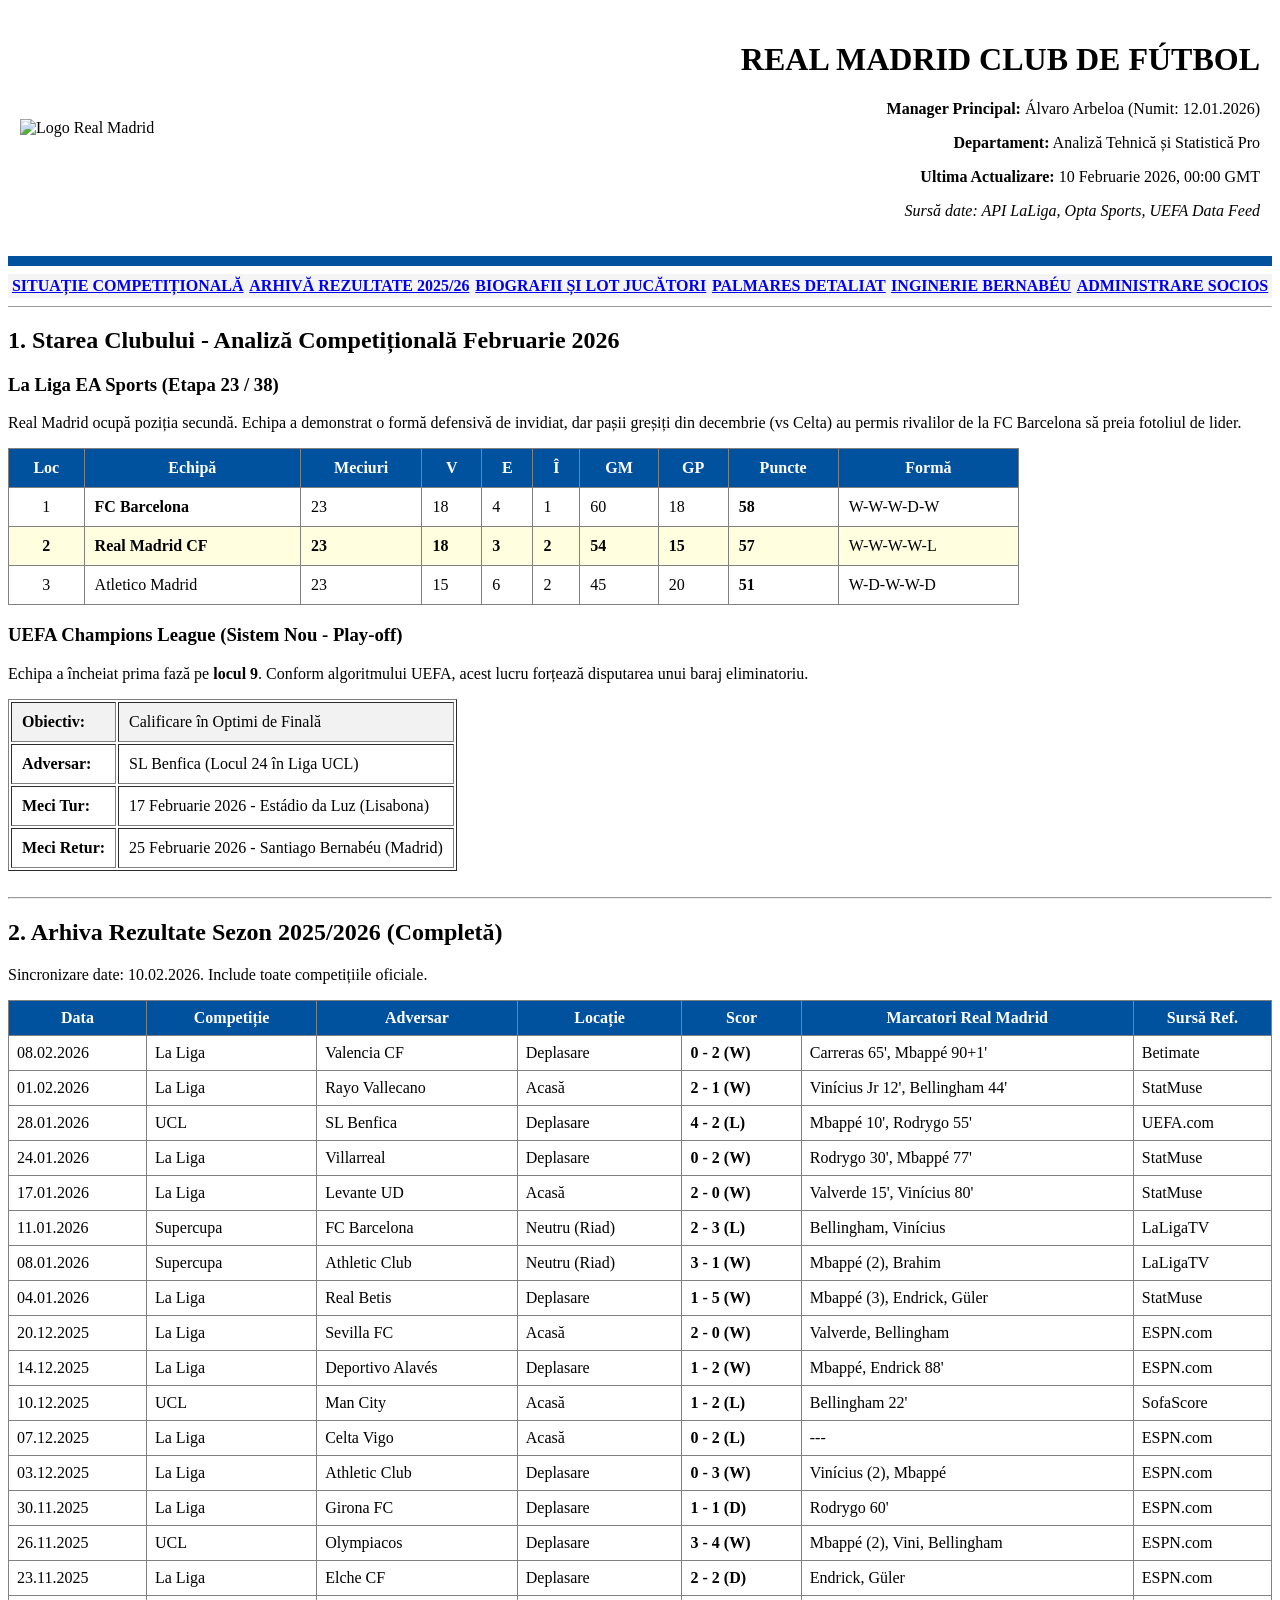
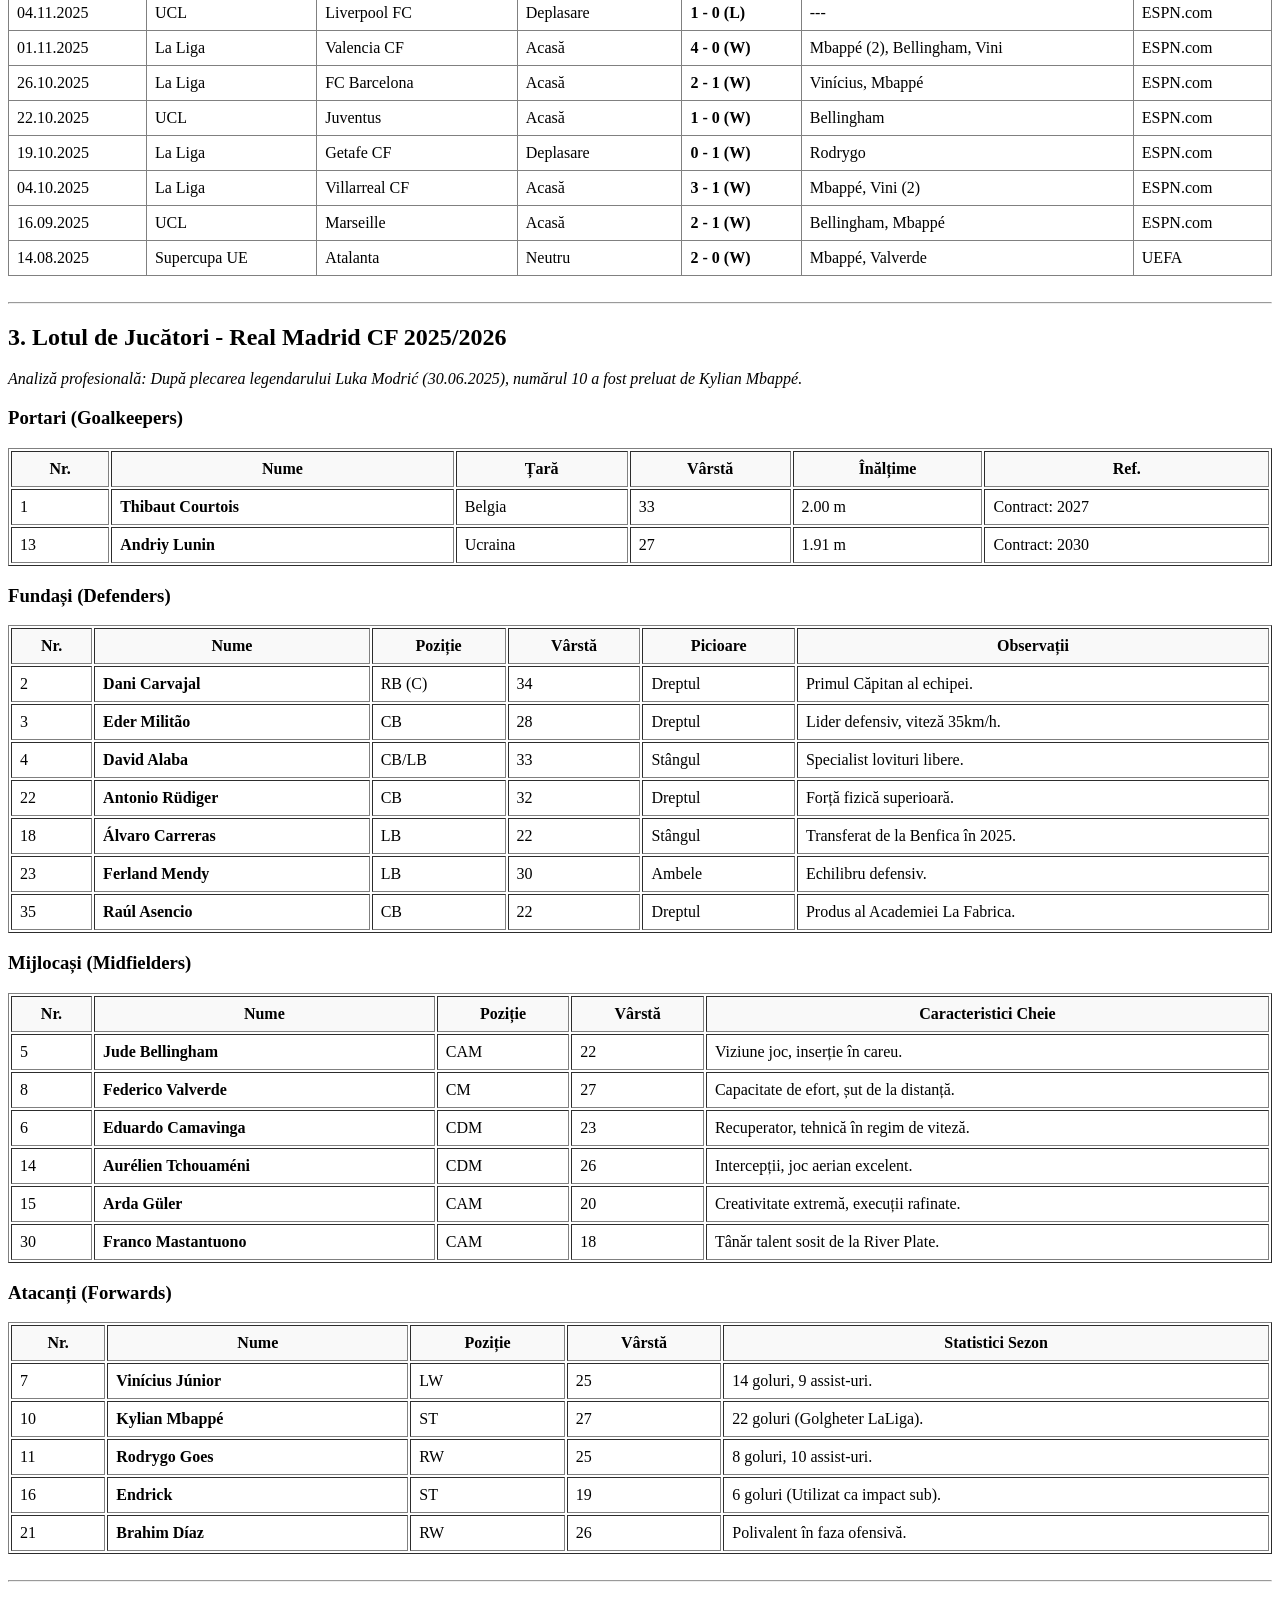
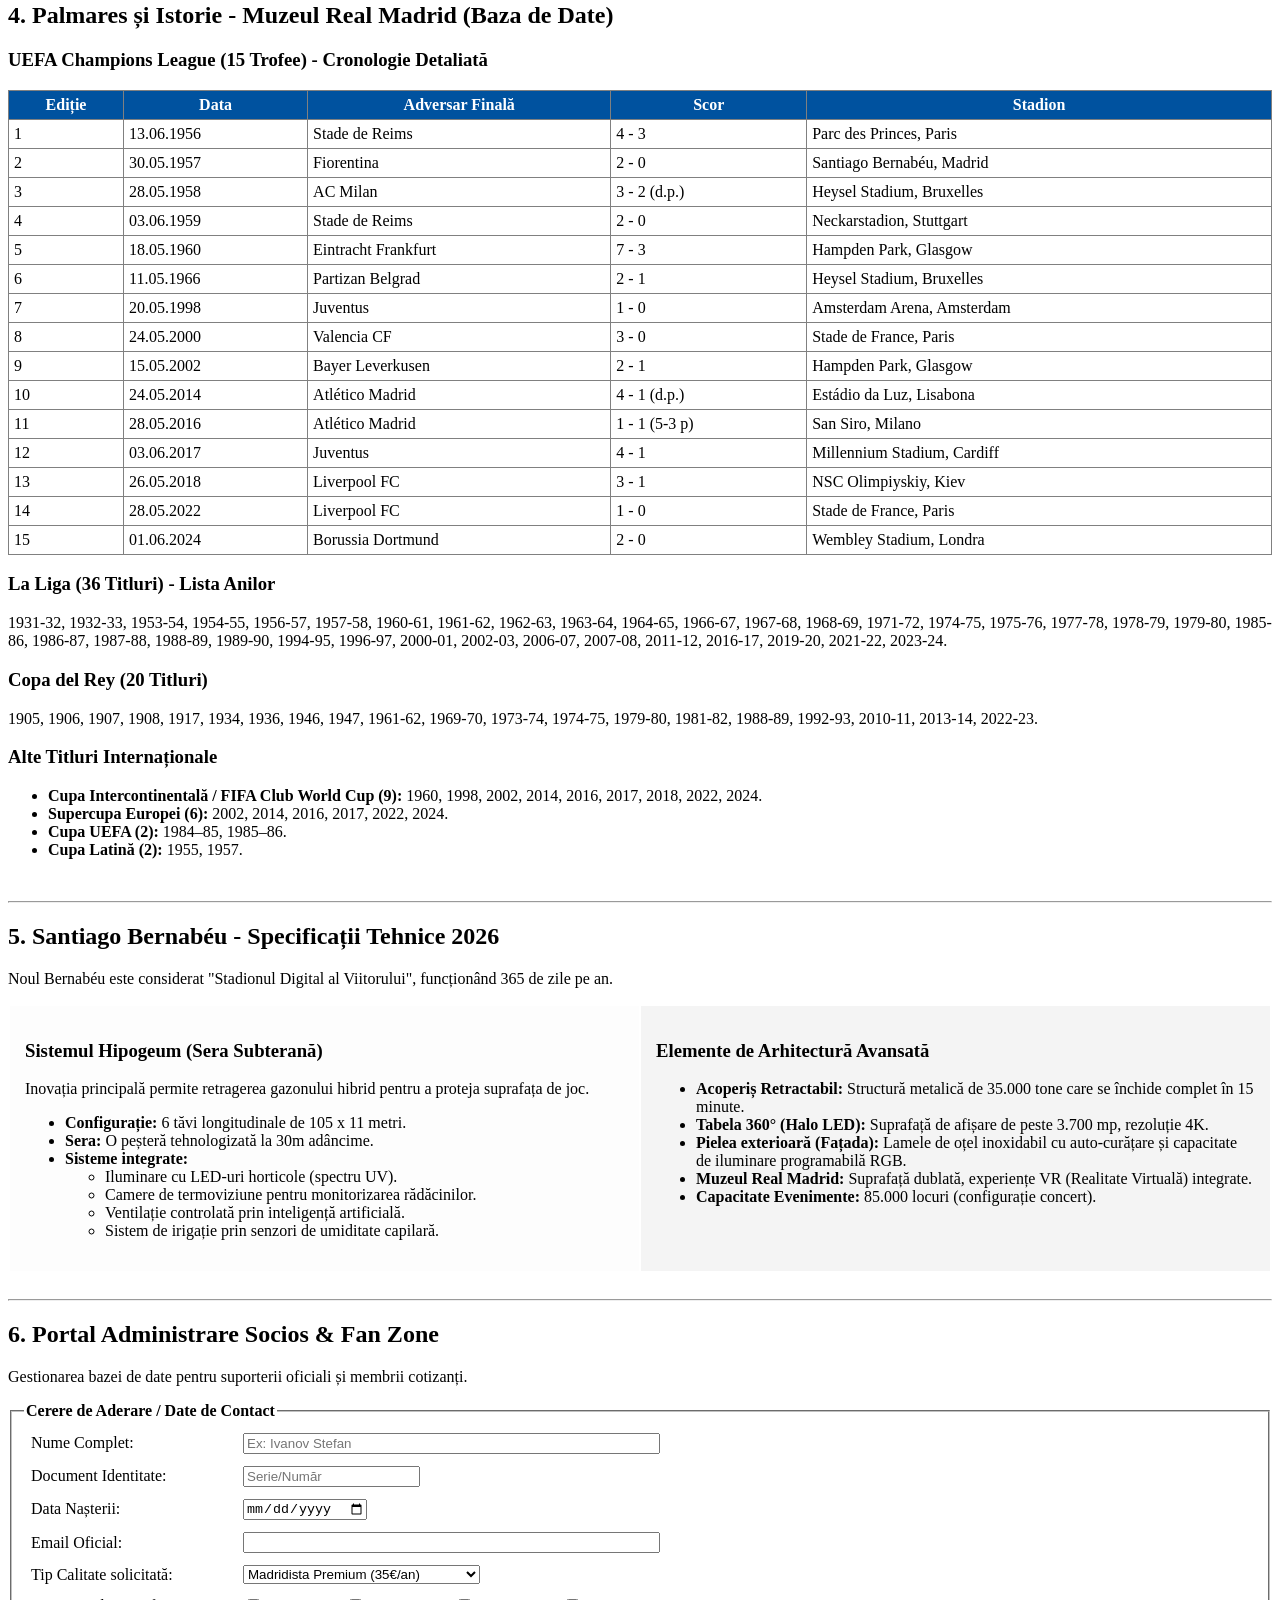
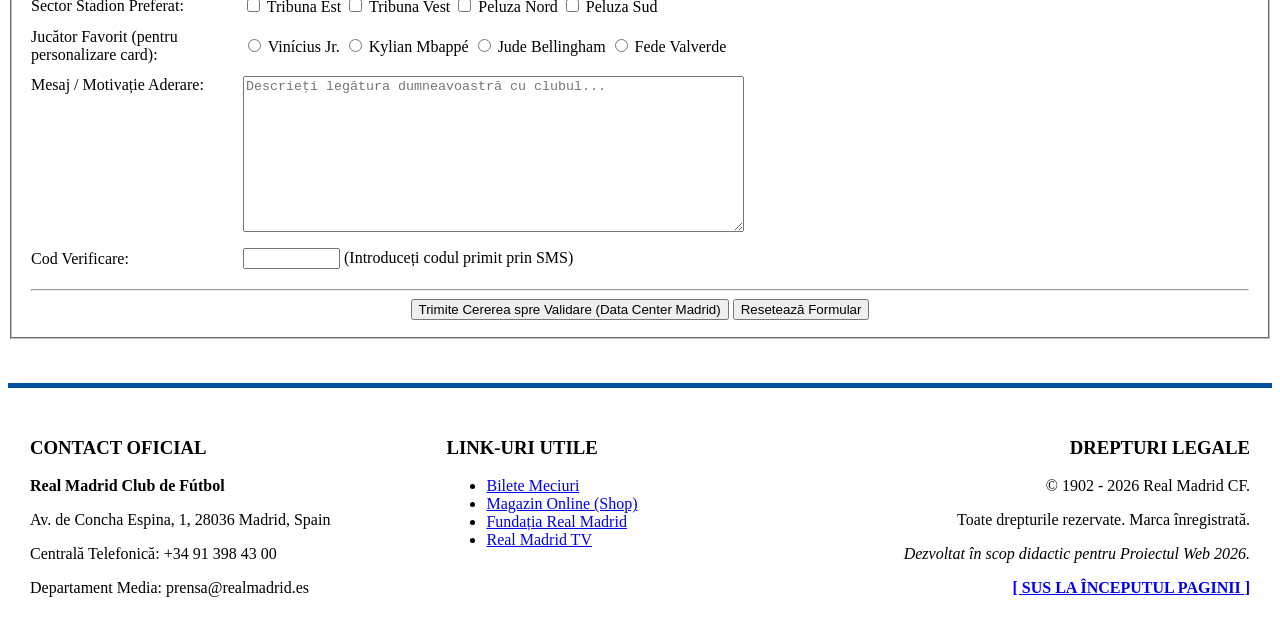
==== index.html @ 4a895df9 "laboratorul numarul 1" ====
<!DOCTYPE html>
<html lang="ro">
<head>
    <meta charset="UTF-8">
    <meta name="viewport" content="width=device-width, initial-scale=1.0">
    <title>Real Madrid CF - Arhiva Digitală Completă v2.6 - Februarie 2026</title>
</head>
<body>

<header id="top">
    <table width="100%" border="0" cellpadding="10">
        <tr>
            <td>
                <img src="https://upload.wikimedia.org/wikipedia/en/5/56/Real_Madrid_CF.svg" alt="Logo Real Madrid" width="150">
            </td>
            <td align="right">
                <h1>REAL MADRID CLUB DE FÚTBOL</h1>
                <p><b>Manager Principal:</b> Álvaro Arbeloa (Numit: 12.01.2026)</p>
                <p><b>Departament:</b> Analiză Tehnică și Statistică Pro</p>
                <p><b>Ultima Actualizare:</b> 10 Februarie 2026, 00:00 GMT</p>
                <p><i>Sursă date: API LaLiga, Opta Sports, UEFA Data Feed</i></p>
            </td>
        </tr>
    </table>
    <hr size="10" color="#00529F">
    <nav>
        <table width="100%" border="0" bgcolor="#f4f4f4">
            <tr align="center">
                <td><a href="#situatie-la-zi"><b>SITUAȚIE COMPETIȚIONALĂ</b></a></td>
                <td><a href="#arhiva-rezultate"><b>ARHIVĂ REZULTATE 2025/26</b></a></td>
                <td><a href="#lot-detaliat"><b>BIOGRAFII ȘI LOT JUCĂTORI</b></a></td>
                <td><a href="#sala-trofeelor"><b>PALMARES DETALIAT</b></a></td>
                <td><a href="#tehnologie-stadion"><b>INGINERIE BERNABÉU</b></a></td>
                <td><a href="#socios-portal"><b>ADMINISTRARE SOCIOS</b></a></td>
            </tr>
        </table>
    </nav>
    <hr size="1">
</header>

<main>

    <section id="situatie-la-zi">
        <h2>1. Starea Clubului - Analiză Competițională Februarie 2026</h2>

        <h3>La Liga EA Sports (Etapa 23 / 38)</h3>
        <p>Real Madrid ocupă poziția secundă. Echipa a demonstrat o formă defensivă de invidiat, dar pașii greșiți din decembrie (vs Celta) au permis rivalilor de la FC Barcelona să preia fotoliul de lider.</p>

        <table border="1" cellpadding="10" width="80%" style="border-collapse: collapse;">
            <thead>
            <tr bgcolor="#00529F">
                <th><font color="white">Loc</font></th>
                <th><font color="white">Echipă</font></th>
                <th><font color="white">Meciuri</font></th>
                <th><font color="white">V</font></th>
                <th><font color="white">E</font></th>
                <th><font color="white">Î</font></th>
                <th><font color="white">GM</font></th>
                <th><font color="white">GP</font></th>
                <th><font color="white">Puncte</font></th>
                <th><font color="white">Formă</font></th>
            </tr>
            </thead>
            <tbody>
            <tr>
                <td align="center">1</td>
                <td><b>FC Barcelona</b></td>
                <td>23</td>
                <td>18</td>
                <td>4</td>
                <td>1</td>
                <td>60</td>
                <td>18</td>
                <td><b>58</b></td>
                <td>W-W-W-D-W</td>
            </tr>
            <tr bgcolor="#FFFFE0">
                <td align="center"><b>2</b></td>
                <td><b>Real Madrid CF</b></td>
                <td><b>23</b></td>
                <td><b>18</b></td>
                <td><b>3</b></td>
                <td><b>2</b></td>
                <td><b>54</b></td>
                <td><b>15</b></td>
                <td><b>57</b></td>
                <td>W-W-W-W-L</td>
            </tr>
            <tr>
                <td align="center">3</td>
                <td>Atletico Madrid</td>
                <td>23</td>
                <td>15</td>
                <td>6</td>
                <td>2</td>
                <td>45</td>
                <td>20</td>
                <td><b>51</b></td>
                <td>W-D-W-W-D</td>
            </tr>
            </tbody>
        </table>

        <h3>UEFA Champions League (Sistem Nou - Play-off)</h3>
        <p>Echipa a încheiat prima fază pe <b>locul 9</b>. Conform algoritmului UEFA, acest lucru forțează disputarea unui baraj eliminatoriu.</p>
        <table border="1" cellpadding="10">
            <tr bgcolor="#f2f2f2">
                <td><b>Obiectiv:</b></td>
                <td>Calificare în Optimi de Finală</td>
            </tr>
            <tr>
                <td><b>Adversar:</b></td>
                <td>SL Benfica (Locul 24 în Liga UCL)</td>
            </tr>
            <tr>
                <td><b>Meci Tur:</b></td>
                <td>17 Februarie 2026 - Estádio da Luz (Lisabona)</td>
            </tr>
            <tr>
                <td><b>Meci Retur:</b></td>
                <td>25 Februarie 2026 - Santiago Bernabéu (Madrid)</td>
            </tr>
        </table>
    </section>

    <br><hr>

    <section id="arhiva-rezultate">
        <h2>2. Arhiva Rezultate Sezon 2025/2026 (Completă)</h2>
        <p>Sincronizare date: 10.02.2026. Include toate competițiile oficiale.</p>
        <table border="1" width="100%" cellpadding="8" style="border-collapse: collapse;">
            <thead>
            <tr bgcolor="#00529F">
                <th><font color="white">Data</font></th>
                <th><font color="white">Competiție</font></th>
                <th><font color="white">Adversar</font></th>
                <th><font color="white">Locație</font></th>
                <th><font color="white">Scor</font></th>
                <th><font color="white">Marcatori Real Madrid</font></th>
                <th><font color="white">Sursă Ref.</font></th>
            </tr>
            </thead>
            <tbody>
            <tr><td>08.02.2026</td><td>La Liga</td><td>Valencia CF</td><td>Deplasare</td><td><b>0 - 2 (W)</b></td><td>Carreras 65', Mbappé 90+1'</td><td>Betimate</td></tr>
            <tr><td>01.02.2026</td><td>La Liga</td><td>Rayo Vallecano</td><td>Acasă</td><td><b>2 - 1 (W)</b></td><td>Vinícius Jr 12', Bellingham 44'</td><td>StatMuse</td></tr>
            <tr><td>28.01.2026</td><td>UCL</td><td>SL Benfica</td><td>Deplasare</td><td><b>4 - 2 (L)</b></td><td>Mbappé 10', Rodrygo 55'</td><td>UEFA.com</td></tr>
            <tr><td>24.01.2026</td><td>La Liga</td><td>Villarreal</td><td>Deplasare</td><td><b>0 - 2 (W)</b></td><td>Rodrygo 30', Mbappé 77'</td><td>StatMuse</td></tr>
            <tr><td>17.01.2026</td><td>La Liga</td><td>Levante UD</td><td>Acasă</td><td><b>2 - 0 (W)</b></td><td>Valverde 15', Vinícius 80'</td><td>StatMuse</td></tr>
            <tr><td>11.01.2026</td><td>Supercupa</td><td>FC Barcelona</td><td>Neutru (Riad)</td><td><b>2 - 3 (L)</b></td><td>Bellingham, Vinícius</td><td>LaLigaTV</td></tr>
            <tr><td>08.01.2026</td><td>Supercupa</td><td>Athletic Club</td><td>Neutru (Riad)</td><td><b>3 - 1 (W)</b></td><td>Mbappé (2), Brahim</td><td>LaLigaTV</td></tr>
            <tr><td>04.01.2026</td><td>La Liga</td><td>Real Betis</td><td>Deplasare</td><td><b>1 - 5 (W)</b></td><td>Mbappé (3), Endrick, Güler</td><td>StatMuse</td></tr>
            <tr><td>20.12.2025</td><td>La Liga</td><td>Sevilla FC</td><td>Acasă</td><td><b>2 - 0 (W)</b></td><td>Valverde, Bellingham</td><td>ESPN.com</td></tr>
            <tr><td>14.12.2025</td><td>La Liga</td><td>Deportivo Alavés</td><td>Deplasare</td><td><b>1 - 2 (W)</b></td><td>Mbappé, Endrick 88'</td><td>ESPN.com</td></tr>
            <tr><td>10.12.2025</td><td>UCL</td><td>Man City</td><td>Acasă</td><td><b>1 - 2 (L)</b></td><td>Bellingham 22'</td><td>SofaScore</td></tr>
            <tr><td>07.12.2025</td><td>La Liga</td><td>Celta Vigo</td><td>Acasă</td><td><b>0 - 2 (L)</b></td><td>---</td><td>ESPN.com</td></tr>
            <tr><td>03.12.2025</td><td>La Liga</td><td>Athletic Club</td><td>Deplasare</td><td><b>0 - 3 (W)</b></td><td>Vinícius (2), Mbappé</td><td>ESPN.com</td></tr>
            <tr><td>30.11.2025</td><td>La Liga</td><td>Girona FC</td><td>Deplasare</td><td><b>1 - 1 (D)</b></td><td>Rodrygo 60'</td><td>ESPN.com</td></tr>
            <tr><td>26.11.2025</td><td>UCL</td><td>Olympiacos</td><td>Deplasare</td><td><b>3 - 4 (W)</b></td><td>Mbappé (2), Vini, Bellingham</td><td>ESPN.com</td></tr>
            <tr><td>23.11.2025</td><td>La Liga</td><td>Elche CF</td><td>Deplasare</td><td><b>2 - 2 (D)</b></td><td>Endrick, Güler</td><td>ESPN.com</td></tr>
            <tr><td>04.11.2025</td><td>UCL</td><td>Liverpool FC</td><td>Deplasare</td><td><b>1 - 0 (L)</b></td><td>---</td><td>ESPN.com</td></tr>
            <tr><td>01.11.2025</td><td>La Liga</td><td>Valencia CF</td><td>Acasă</td><td><b>4 - 0 (W)</b></td><td>Mbappé (2), Bellingham, Vini</td><td>ESPN.com</td></tr>
            <tr><td>26.10.2025</td><td>La Liga</td><td>FC Barcelona</td><td>Acasă</td><td><b>2 - 1 (W)</b></td><td>Vinícius, Mbappé</td><td>ESPN.com</td></tr>
            <tr><td>22.10.2025</td><td>UCL</td><td>Juventus</td><td>Acasă</td><td><b>1 - 0 (W)</b></td><td>Bellingham</td><td>ESPN.com</td></tr>
            <tr><td>19.10.2025</td><td>La Liga</td><td>Getafe CF</td><td>Deplasare</td><td><b>0 - 1 (W)</b></td><td>Rodrygo</td><td>ESPN.com</td></tr>
            <tr><td>04.10.2025</td><td>La Liga</td><td>Villarreal CF</td><td>Acasă</td><td><b>3 - 1 (W)</b></td><td>Mbappé, Vini (2)</td><td>ESPN.com</td></tr>
            <tr><td>16.09.2025</td><td>UCL</td><td>Marseille</td><td>Acasă</td><td><b>2 - 1 (W)</b></td><td>Bellingham, Mbappé</td><td>ESPN.com</td></tr>
            <tr><td>14.08.2025</td><td>Supercupa UE</td><td>Atalanta</td><td>Neutru</td><td><b>2 - 0 (W)</b></td><td>Mbappé, Valverde</td><td>UEFA</td></tr>
            </tbody>
        </table>
    </section>

    <br><hr>

    <section id="lot-detaliat">
        <h2>3. Lotul de Jucători - Real Madrid CF 2025/2026</h2>
        <p><i>Analiză profesională: După plecarea legendarului Luka Modrić (30.06.2025), numărul 10 a fost preluat de Kylian Mbappé.</i></p>

        <h3>Portari (Goalkeepers)</h3>
        <table border="1" cellpadding="8" width="100%">
            <tr bgcolor="#f9f9f9">
                <th>Nr.</th><th>Nume</th><th>Țară</th><th>Vârstă</th><th>Înălțime</th><th>Ref.</th>
            </tr>
            <tr><td>1</td><td><b>Thibaut Courtois</b></td><td>Belgia</td><td>33</td><td>2.00 m</td><td>Contract: 2027</td></tr>
            <tr><td>13</td><td><b>Andriy Lunin</b></td><td>Ucraina</td><td>27</td><td>1.91 m</td><td>Contract: 2030</td></tr>
        </table>

        <h3>Fundași (Defenders)</h3>
        <table border="1" cellpadding="8" width="100%">
            <tr bgcolor="#f9f9f9">
                <th>Nr.</th><th>Nume</th><th>Poziție</th><th>Vârstă</th><th>Picioare</th><th>Observații</th>
            </tr>
            <tr><td>2</td><td><b>Dani Carvajal</b></td><td>RB (C)</td><td>34</td><td>Dreptul</td><td>Primul Căpitan al echipei.</td></tr>
            <tr><td>3</td><td><b>Eder Militão</b></td><td>CB</td><td>28</td><td>Dreptul</td><td>Lider defensiv, viteză 35km/h.</td></tr>
            <tr><td>4</td><td><b>David Alaba</b></td><td>CB/LB</td><td>33</td><td>Stângul</td><td>Specialist lovituri libere.</td></tr>
            <tr><td>22</td><td><b>Antonio Rüdiger</b></td><td>CB</td><td>32</td><td>Dreptul</td><td>Forță fizică superioară.</td></tr>
            <tr><td>18</td><td><b>Álvaro Carreras</b></td><td>LB</td><td>22</td><td>Stângul</td><td>Transferat de la Benfica în 2025.</td></tr>
            <tr><td>23</td><td><b>Ferland Mendy</b></td><td>LB</td><td>30</td><td>Ambele</td><td>Echilibru defensiv.</td></tr>
            <tr><td>35</td><td><b>Raúl Asencio</b></td><td>CB</td><td>22</td><td>Dreptul</td><td>Produs al Academiei La Fabrica.</td></tr>
        </table>

        <h3>Mijlocași (Midfielders)</h3>
        <table border="1" cellpadding="8" width="100%">
            <tr bgcolor="#f9f9f9">
                <th>Nr.</th><th>Nume</th><th>Poziție</th><th>Vârstă</th><th>Caracteristici Cheie</th>
            </tr>
            <tr><td>5</td><td><b>Jude Bellingham</b></td><td>CAM</td><td>22</td><td>Viziune joc, inserție în careu.</td></tr>
            <tr><td>8</td><td><b>Federico Valverde</b></td><td>CM</td><td>27</td><td>Capacitate de efort, șut de la distanță.</td></tr>
            <tr><td>6</td><td><b>Eduardo Camavinga</b></td><td>CDM</td><td>23</td><td>Recuperator, tehnică în regim de viteză.</td></tr>
            <tr><td>14</td><td><b>Aurélien Tchouaméni</b></td><td>CDM</td><td>26</td><td>Intercepții, joc aerian excelent.</td></tr>
            <tr><td>15</td><td><b>Arda Güler</b></td><td>CAM</td><td>20</td><td>Creativitate extremă, execuții rafinate.</td></tr>
            <tr><td>30</td><td><b>Franco Mastantuono</b></td><td>CAM</td><td>18</td><td>Tânăr talent sosit de la River Plate.</td></tr>
        </table>

        <h3>Atacanți (Forwards)</h3>
        <table border="1" cellpadding="8" width="100%">
            <tr bgcolor="#f9f9f9">
                <th>Nr.</th><th>Nume</th><th>Poziție</th><th>Vârstă</th><th>Statistici Sezon</th>
            </tr>
            <tr><td>7</td><td><b>Vinícius Júnior</b></td><td>LW</td><td>25</td><td>14 goluri, 9 assist-uri.</td></tr>
            <tr><td>10</td><td><b>Kylian Mbappé</b></td><td>ST</td><td>27</td><td>22 goluri (Golgheter LaLiga).</td></tr>
            <tr><td>11</td><td><b>Rodrygo Goes</b></td><td>RW</td><td>25</td><td>8 goluri, 10 assist-uri.</td></tr>
            <tr><td>16</td><td><b>Endrick</b></td><td>ST</td><td>19</td><td>6 goluri (Utilizat ca impact sub).</td></tr>
            <tr><td>21</td><td><b>Brahim Díaz</b></td><td>RW</td><td>26</td><td>Polivalent în faza ofensivă.</td></tr>
        </table>
    </section>

    <br><hr>

    <section id="sala-trofeelor">
        <h2>4. Palmares și Istorie - Muzeul Real Madrid (Baza de Date)</h2>

        <h3>UEFA Champions League (15 Trofee) - Cronologie Detaliată</h3>
        <table border="1" cellpadding="5" width="100%" style="border-collapse: collapse;">
            <tr bgcolor="#00529F">
                <th><font color="white">Ediție</font></th>
                <th><font color="white">Data</font></th>
                <th><font color="white">Adversar Finală</font></th>
                <th><font color="white">Scor</font></th>
                <th><font color="white">Stadion</font></th>
            </tr>
            <tr><td>1</td><td>13.06.1956</td><td>Stade de Reims</td><td>4 - 3</td><td>Parc des Princes, Paris</td></tr>
            <tr><td>2</td><td>30.05.1957</td><td>Fiorentina</td><td>2 - 0</td><td>Santiago Bernabéu, Madrid</td></tr>
            <tr><td>3</td><td>28.05.1958</td><td>AC Milan</td><td>3 - 2 (d.p.)</td><td>Heysel Stadium, Bruxelles</td></tr>
            <tr><td>4</td><td>03.06.1959</td><td>Stade de Reims</td><td>2 - 0</td><td>Neckarstadion, Stuttgart</td></tr>
            <tr><td>5</td><td>18.05.1960</td><td>Eintracht Frankfurt</td><td>7 - 3</td><td>Hampden Park, Glasgow</td></tr>
            <tr><td>6</td><td>11.05.1966</td><td>Partizan Belgrad</td><td>2 - 1</td><td>Heysel Stadium, Bruxelles</td></tr>
            <tr><td>7</td><td>20.05.1998</td><td>Juventus</td><td>1 - 0</td><td>Amsterdam Arena, Amsterdam</td></tr>
            <tr><td>8</td><td>24.05.2000</td><td>Valencia CF</td><td>3 - 0</td><td>Stade de France, Paris</td></tr>
            <tr><td>9</td><td>15.05.2002</td><td>Bayer Leverkusen</td><td>2 - 1</td><td>Hampden Park, Glasgow</td></tr>
            <tr><td>10</td><td>24.05.2014</td><td>Atlético Madrid</td><td>4 - 1 (d.p.)</td><td>Estádio da Luz, Lisabona</td></tr>
            <tr><td>11</td><td>28.05.2016</td><td>Atlético Madrid</td><td>1 - 1 (5-3 p)</td><td>San Siro, Milano</td></tr>
            <tr><td>12</td><td>03.06.2017</td><td>Juventus</td><td>4 - 1</td><td>Millennium Stadium, Cardiff</td></tr>
            <tr><td>13</td><td>26.05.2018</td><td>Liverpool FC</td><td>3 - 1</td><td>NSC Olimpiyskiy, Kiev</td></tr>
            <tr><td>14</td><td>28.05.2022</td><td>Liverpool FC</td><td>1 - 0</td><td>Stade de France, Paris</td></tr>
            <tr><td>15</td><td>01.06.2024</td><td>Borussia Dortmund</td><td>2 - 0</td><td>Wembley Stadium, Londra</td></tr>
        </table>

        <h3>La Liga (36 Titluri) - Lista Anilor</h3>
        <p>1931-32, 1932-33, 1953-54, 1954-55, 1956-57, 1957-58, 1960-61, 1961-62, 1962-63, 1963-64, 1964-65, 1966-67, 1967-68, 1968-69, 1971-72, 1974-75, 1975-76, 1977-78, 1978-79, 1979-80, 1985-86, 1986-87, 1987-88, 1988-89, 1989-90, 1994-95, 1996-97, 2000-01, 2002-03, 2006-07, 2007-08, 2011-12, 2016-17, 2019-20, 2021-22, 2023-24.</p>

        <h3>Copa del Rey (20 Titluri)</h3>
        <p>1905, 1906, 1907, 1908, 1917, 1934, 1936, 1946, 1947, 1961-62, 1969-70, 1973-74, 1974-75, 1979-80, 1981-82, 1988-89, 1992-93, 2010-11, 2013-14, 2022-23.</p>

        <h3>Alte Titluri Internaționale</h3>
        <ul>
            <li><b>Cupa Intercontinentală / FIFA Club World Cup (9):</b> 1960, 1998, 2002, 2014, 2016, 2017, 2018, 2022, 2024.</li>
            <li><b>Supercupa Europei (6):</b> 2002, 2014, 2016, 2017, 2022, 2024.</li>
            <li><b>Cupa UEFA (2):</b> 1984–85, 1985–86.</li>
            <li><b>Cupa Latină (2):</b> 1955, 1957.</li>
        </ul>
    </section>

    <br><hr>

    <section id="tehnologie-stadion">
        <h2>5. Santiago Bernabéu - Specificații Tehnice 2026</h2>
        <p>Noul Bernabéu este considerat "Stadionul Digital al Viitorului", funcționând 365 de zile pe an.</p>

        <table border="0" cellpadding="15">
            <tr>
                <td valign="top" width="50%" bgcolor="#fdfdfd">
                    <h3>Sistemul Hipogeum (Sera Subterană)</h3>
                    <p>Inovația principală permite retragerea gazonului hibrid pentru a proteja suprafața de joc.</p>
                    <ul>
                        <li><b>Configurație:</b> 6 tăvi longitudinale de 105 x 11 metri.</li>
                        <li><b>Sera:</b> O peșteră tehnologizată la 30m adâncime.</li>
                        <li><b>Sisteme integrate:</b>
                            <ul>
                                <li>Iluminare cu LED-uri horticole (spectru UV).</li>
                                <li>Camere de termoviziune pentru monitorizarea rădăcinilor.</li>
                                <li>Ventilație controlată prin inteligență artificială.</li>
                                <li>Sistem de irigație prin senzori de umiditate capilară.</li>
                            </ul>
                        </li>
                    </ul>
                </td>
                <td valign="top" width="50%" bgcolor="#f4f4f4">
                    <h3>Elemente de Arhitectură Avansată</h3>
                    <ul>
                        <li><b>Acoperiș Retractabil:</b> Structură metalică de 35.000 tone care se închide complet în 15 minute.</li>
                        <li><b>Tabela 360° (Halo LED):</b> Suprafață de afișare de peste 3.700 mp, rezoluție 4K.</li>
                        <li><b>Pielea exterioară (Fațada):</b> Lamele de oțel inoxidabil cu auto-curățare și capacitate de iluminare programabilă RGB.</li>
                        <li><b>Muzeul Real Madrid:</b> Suprafață dublată, experiențe VR (Realitate Virtuală) integrate.</li>
                        <li><b>Capacitate Evenimente:</b> 85.000 locuri (configurație concert).</li>
                    </ul>
                </td>
            </tr>
        </table>
    </section>

    <br><hr>

    <section id="socios-portal">
        <h2>6. Portal Administrare Socios & Fan Zone</h2>
        <p>Gestionarea bazei de date pentru suporterii oficiali și membrii cotizanți.</p>

        <form action="#">
            <fieldset>
                <legend><b>Cerere de Aderare / Date de Contact</b></legend>
                <table border="0" cellpadding="5" width="100%">
                    <tr>
                        <td width="200">Nume Complet:</td>
                        <td><input type="text" name="nume_complet" size="50" placeholder="Ex: Ivanov Stefan"></td>
                    </tr>
                    <tr>
                        <td>Document Identitate:</td>
                        <td><input type="text" name="document_id" size="20" placeholder="Serie/Număr"></td>
                    </tr>
                    <tr>
                        <td>Data Nașterii:</td>
                        <td><input type="date" name="data_nasterii"></td>
                    </tr>
                    <tr>
                        <td>Email Oficial:</td>
                        <td><input type="email" name="email_socio" size="50"></td>
                    </tr>
                    <tr>
                        <td>Tip Calitate solicitată:</td>
                        <td>
                            <select name="calitate">
                                <optgroup label="Abonamente">
                                    <option value="premium">Madridista Premium (35€/an)</option>
                                    <option value="junior">Madridista Junior (Până la 14 ani)</option>
                                </optgroup>
                                <optgroup label="Drepturi de Vot">
                                    <option value="socio">Socio (Membru deplin)</option>
                                    <option value="socio_vechi">Socio cu vechime > 25 ani</option>
                                </optgroup>
                            </select>
                        </td>
                    </tr>
                    <tr>
                        <td>Sector Stadion Preferat:</td>
                        <td>
                            <input type="checkbox" name="sector" value="tribuna_est"> Tribuna Est
                            <input type="checkbox" name="sector" value="tribuna_vest"> Tribuna Vest
                            <input type="checkbox" name="sector" value="peluza_nord"> Peluza Nord
                            <input type="checkbox" name="sector" value="peluza_sud"> Peluza Sud
                        </td>
                    </tr>
                    <tr>
                        <td>Jucător Favorit (pentru personalizare card):</td>
                        <td>
                            <input type="radio" name="fav" value="vini"> Vinícius Jr.
                            <input type="radio" name="fav" value="mbappe"> Kylian Mbappé
                            <input type="radio" name="fav" value="bellingham"> Jude Bellingham
                            <input type="radio" name="fav" value="valverde"> Fede Valverde
                        </td>
                    </tr>
                    <tr>
                        <td valign="top">Mesaj / Motivație Aderare:</td>
                        <td><textarea name="motivatie" rows="10" cols="60" placeholder="Descrieți legătura dumneavoastră cu clubul..."></textarea></td>
                    </tr>
                    <tr>
                        <td>Cod Verificare:</td>
                        <td><input type="text" name="captcha" size="10"> (Introduceți codul primit prin SMS)</td>
                    </tr>
                    <tr>
                        <td colspan="2" align="center">
                            <hr>
                            <input type="submit" value="Trimite Cererea spre Validare (Data Center Madrid)">
                            <input type="reset" value="Resetează Formular">
                        </td>
                    </tr>
                </table>
            </fieldset>
        </form>
    </section>

</main>

<br><br>
<hr size="5" color="#00529F">

<footer id="subsol">
    <table width="100%" border="0" cellpadding="20">
        <tr>
            <td valign="top" width="33%">
                <h3>CONTACT OFICIAL</h3>
                <p><b>Real Madrid Club de Fútbol</b></p>
                <p>Av. de Concha Espina, 1, 28036 Madrid, Spain</p>
                <p>Centrală Telefonică: +34 91 398 43 00</p>
                <p>Departament Media: prensa@realmadrid.es</p>
            </td>
            <td valign="top" width="33%">
                <h3>LINK-URI UTILE</h3>
                <ul>
                    <li><a href="#">Bilete Meciuri</a></li>
                    <li><a href="#">Magazin Online (Shop)</a></li>
                    <li><a href="#">Fundația Real Madrid</a></li>
                    <li><a href="#">Real Madrid TV</a></li>
                </ul>
            </td>
            <td align="right" valign="top">
                <h3>DREPTURI LEGALE</h3>
                <p>© 1902 - 2026 Real Madrid CF.</p>
                <p>Toate drepturile rezervate. Marca înregistrată.</p>
                <p><i>Dezvoltat în scop didactic pentru Proiectul Web 2026.</i></p>
                <p><a href="#top"><b>[ SUS LA ÎNCEPUTUL PAGINII ]</b></a></p>
            </td>
        </tr>
    </table>
</footer>

</body>
</html>
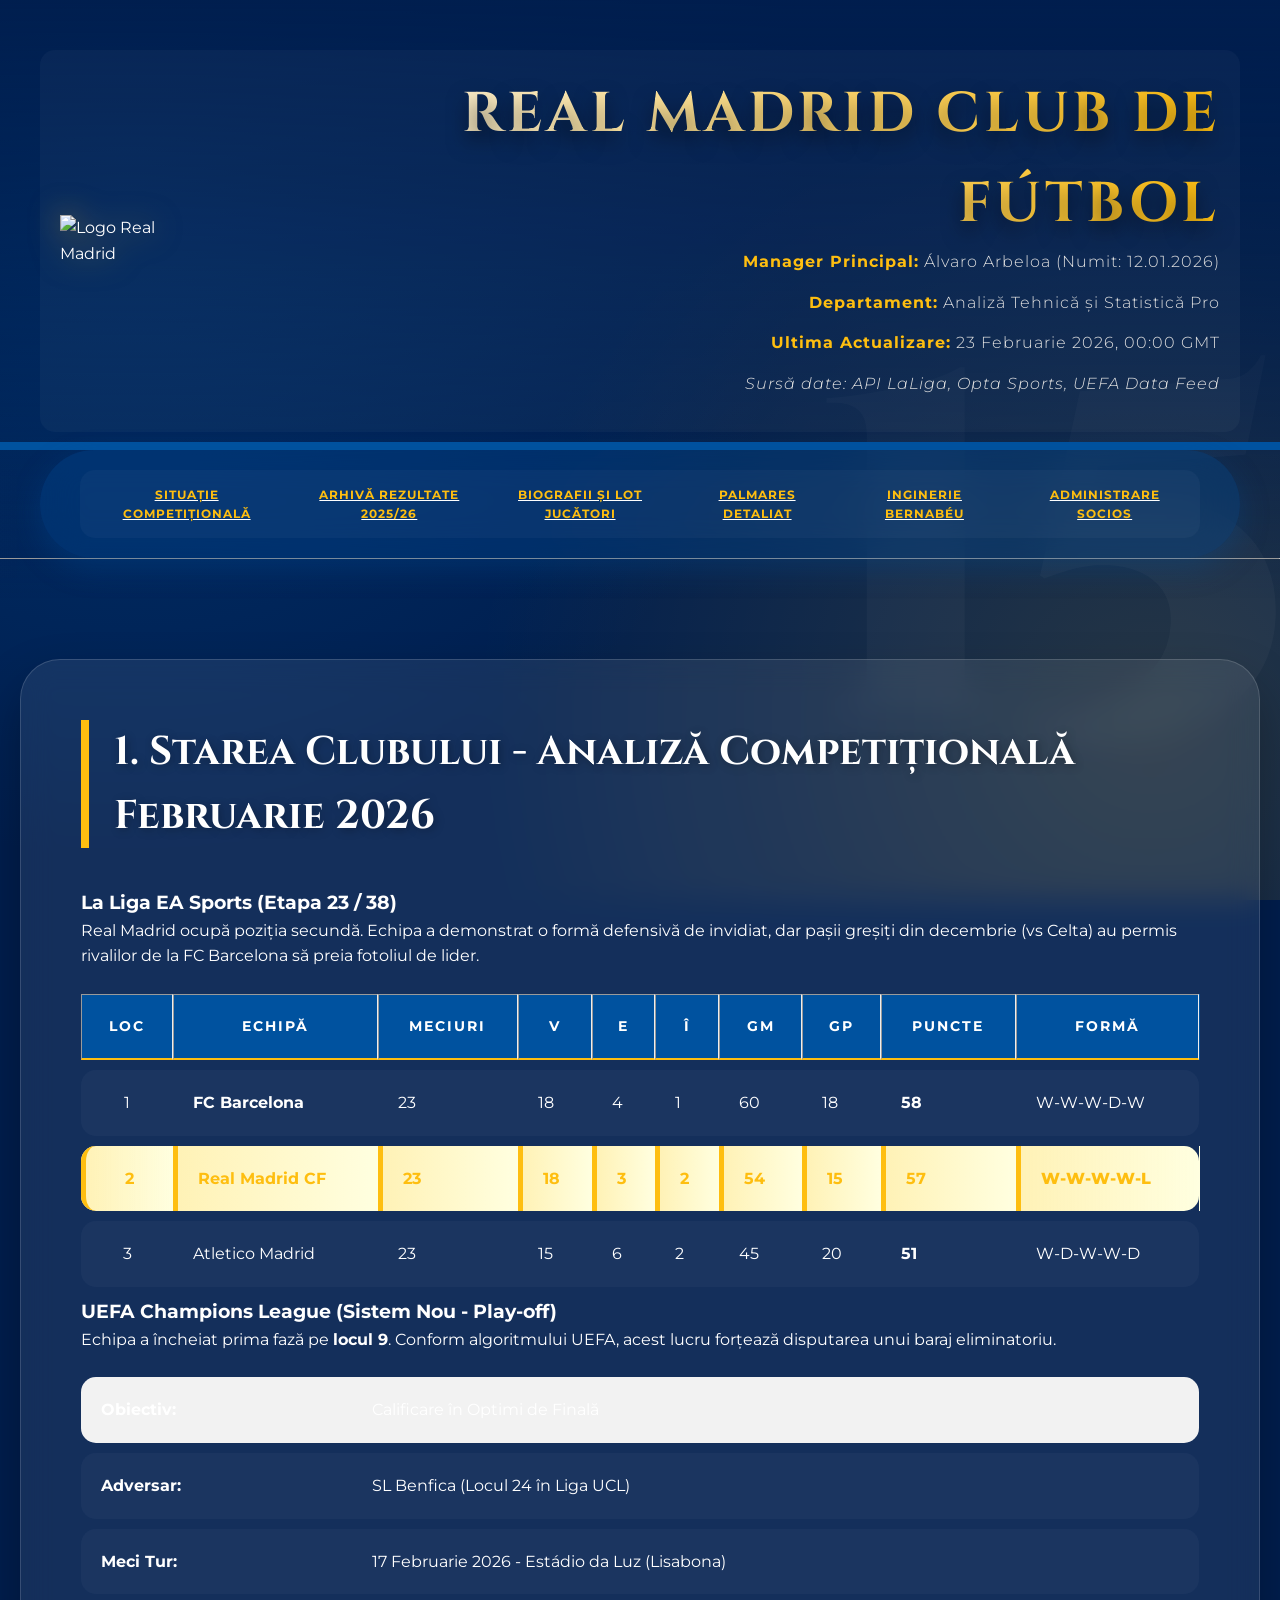
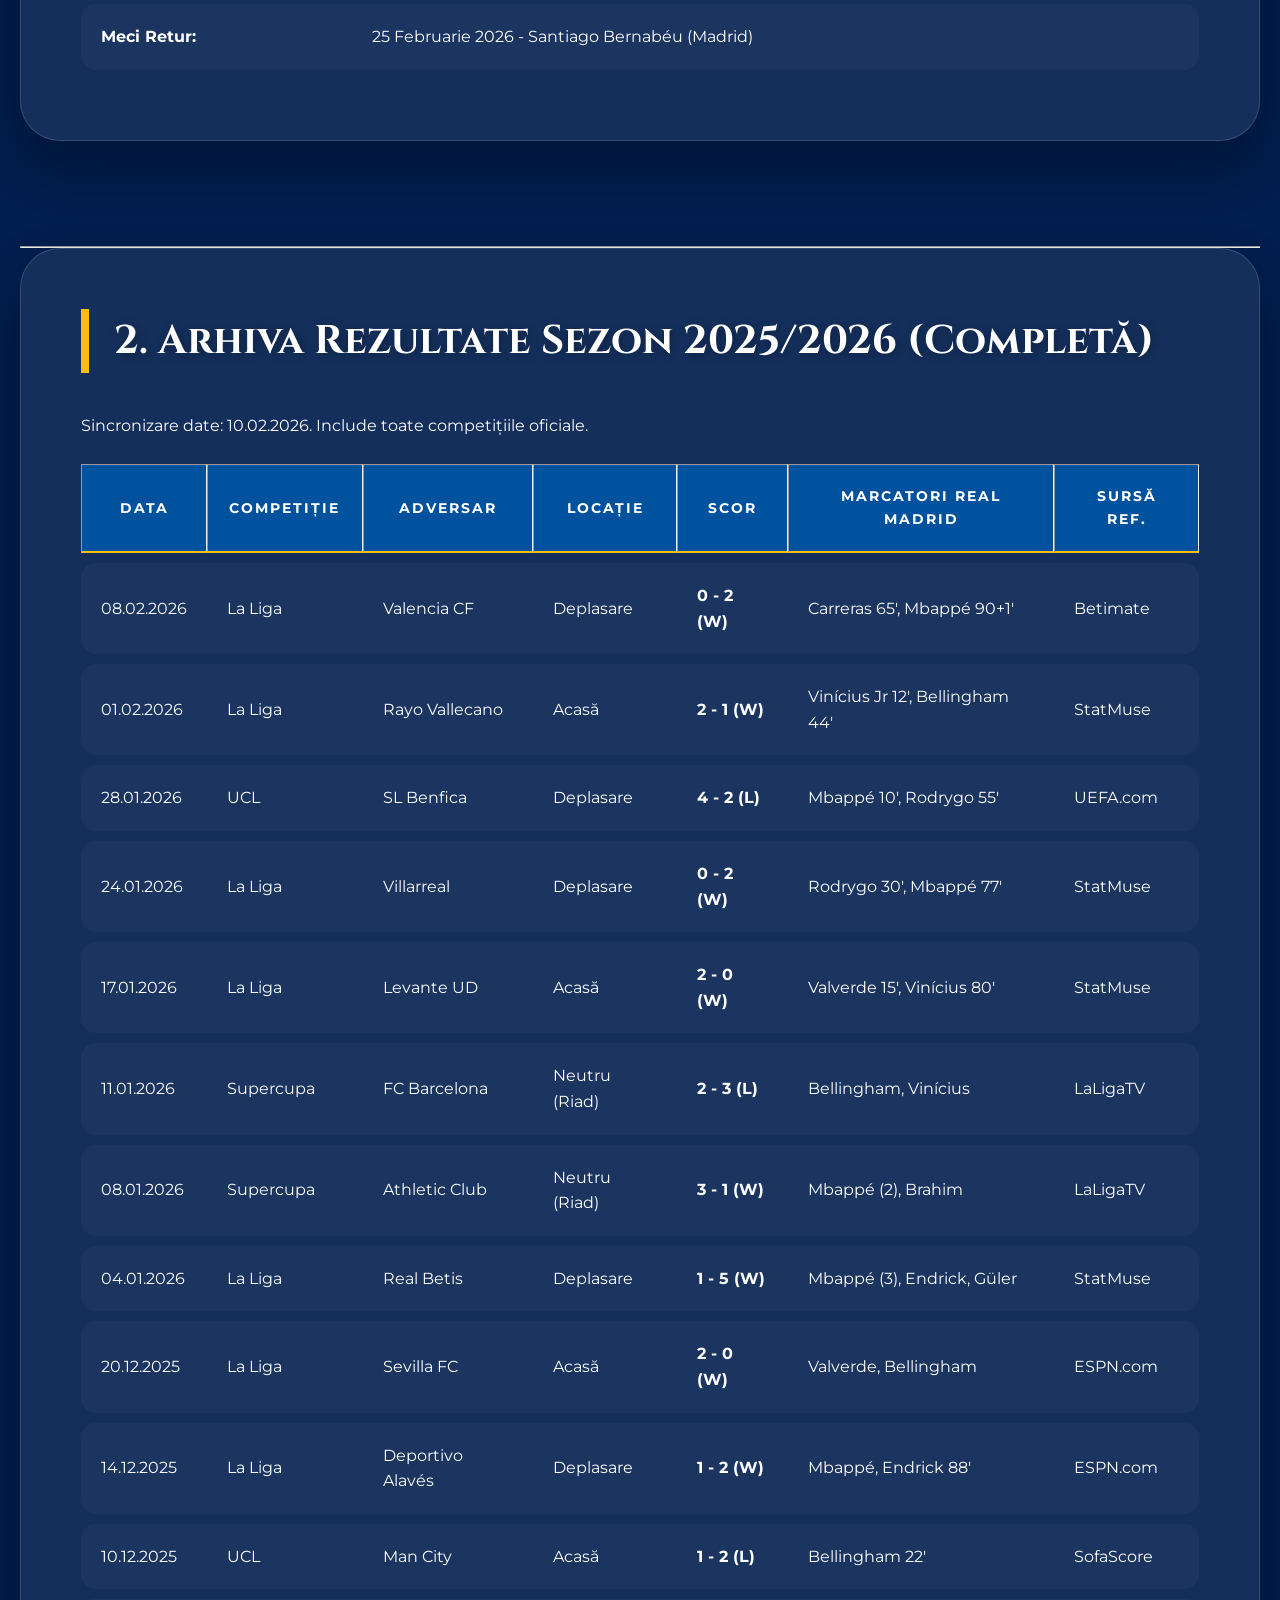
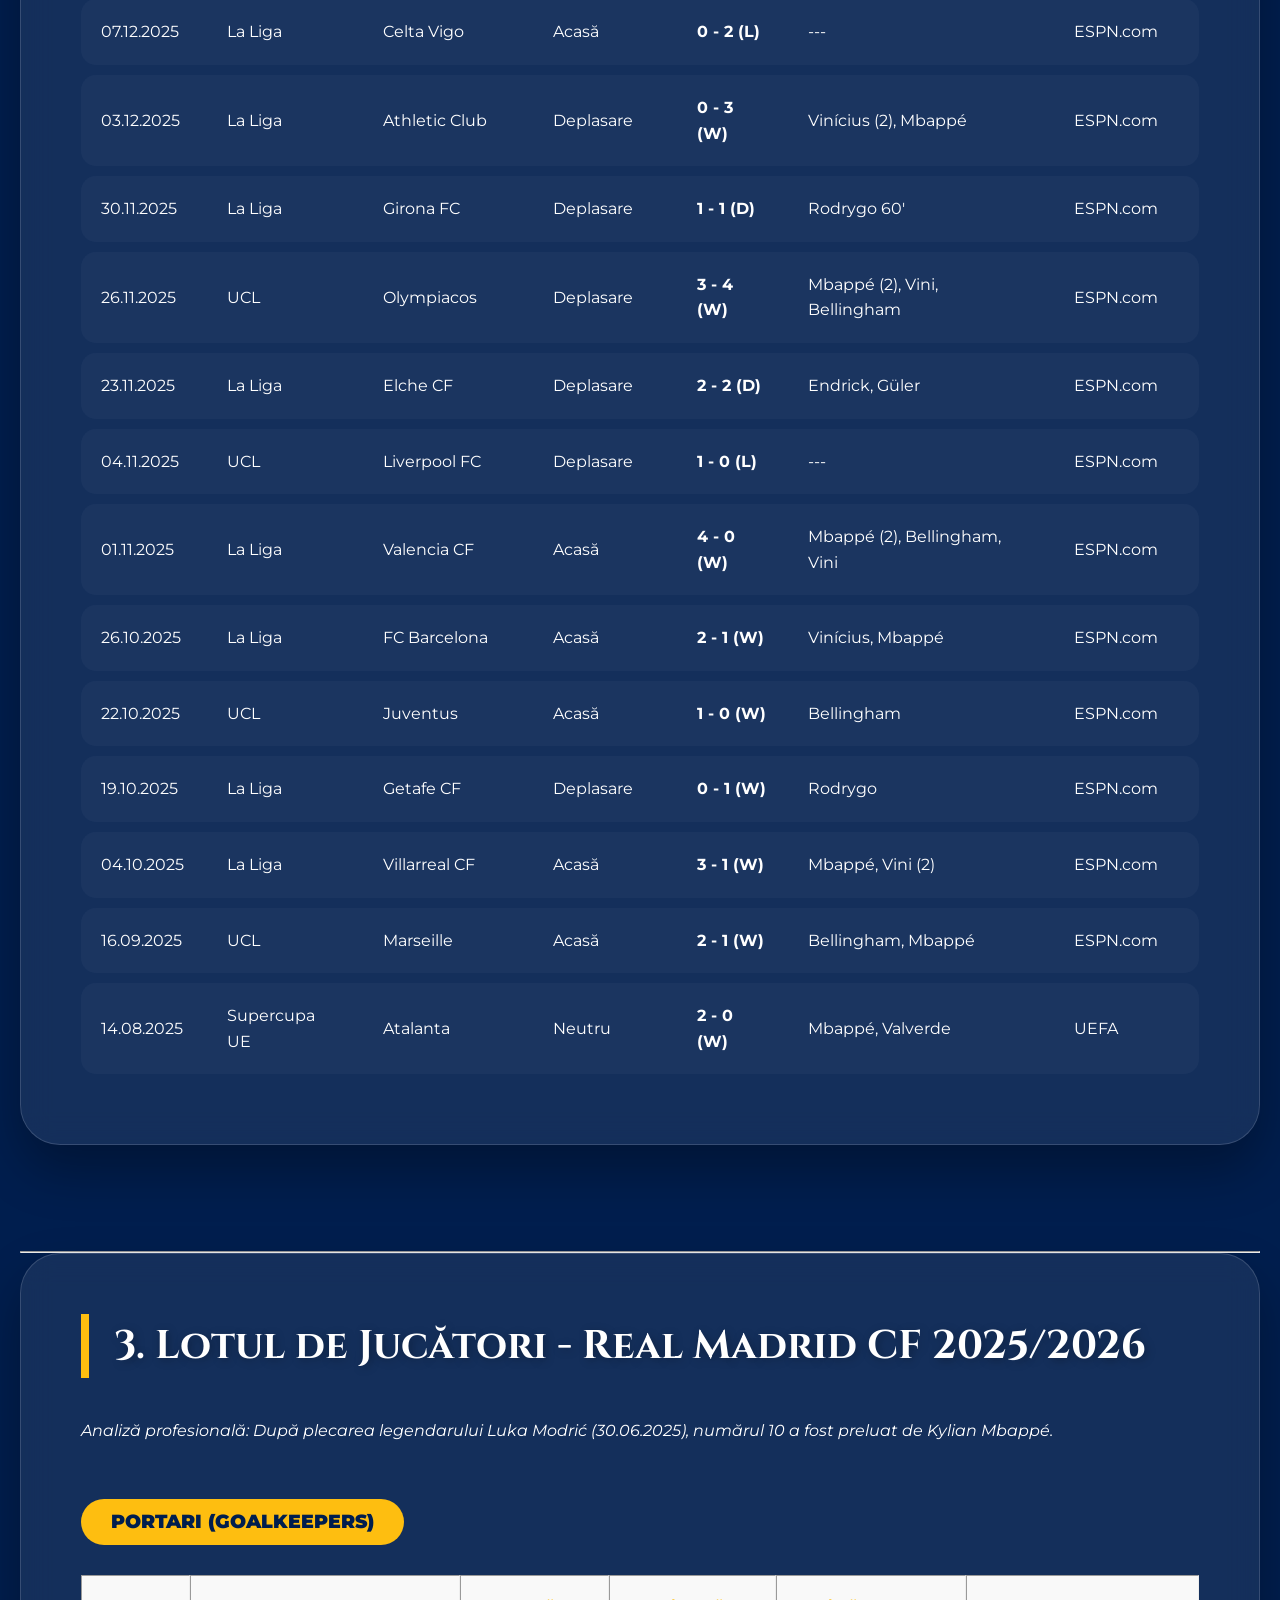
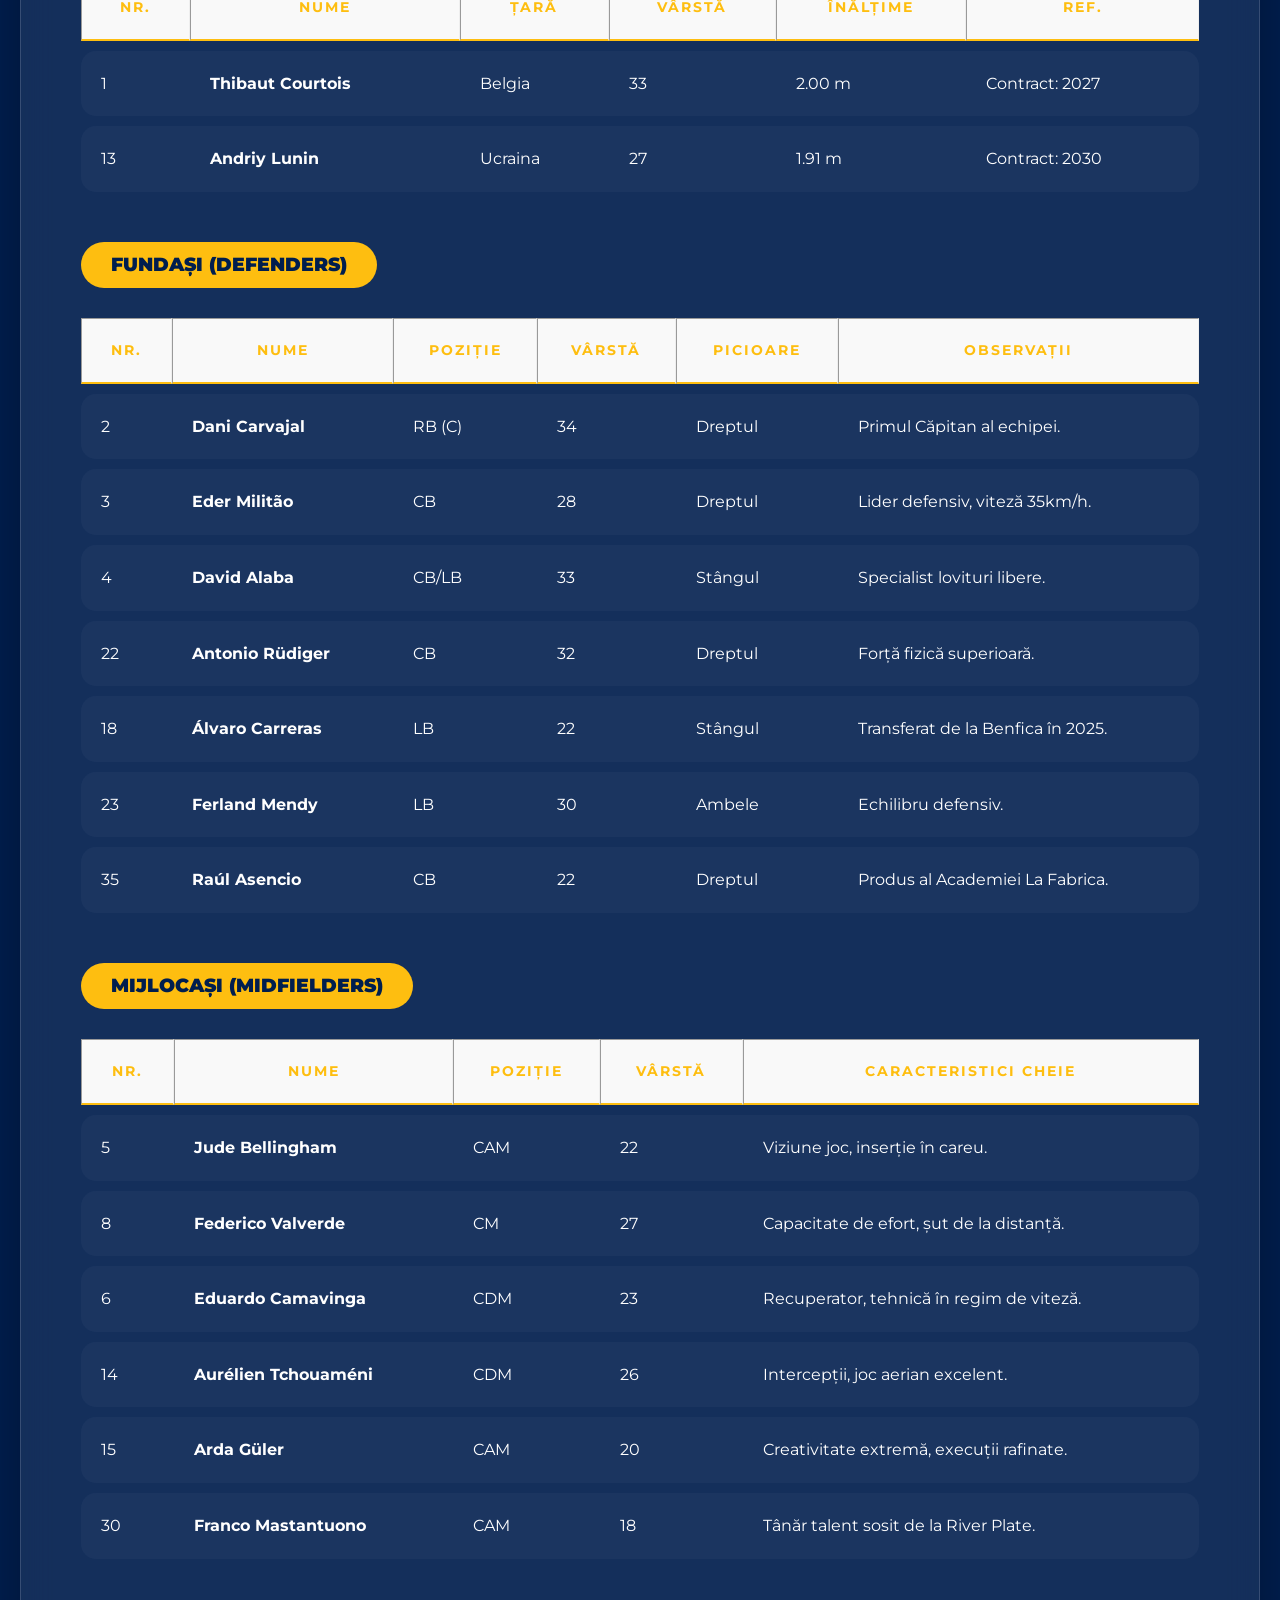
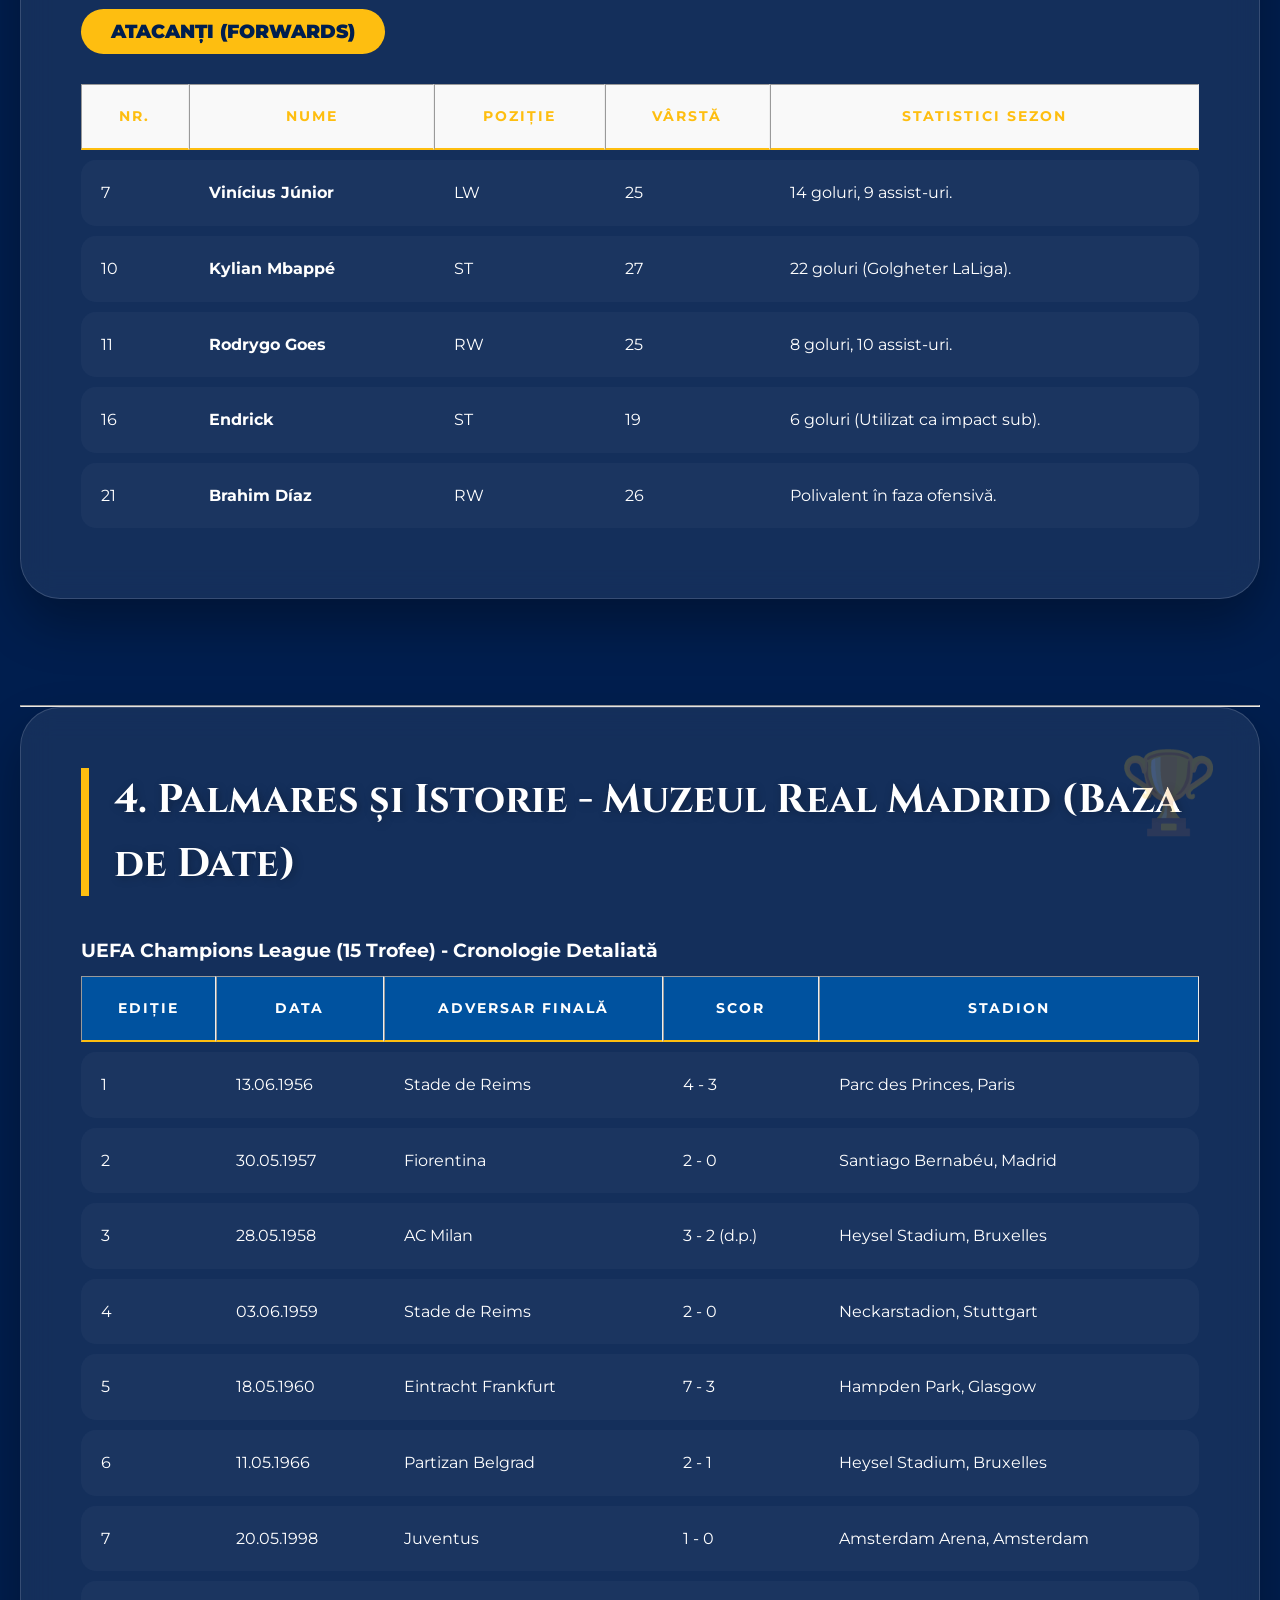
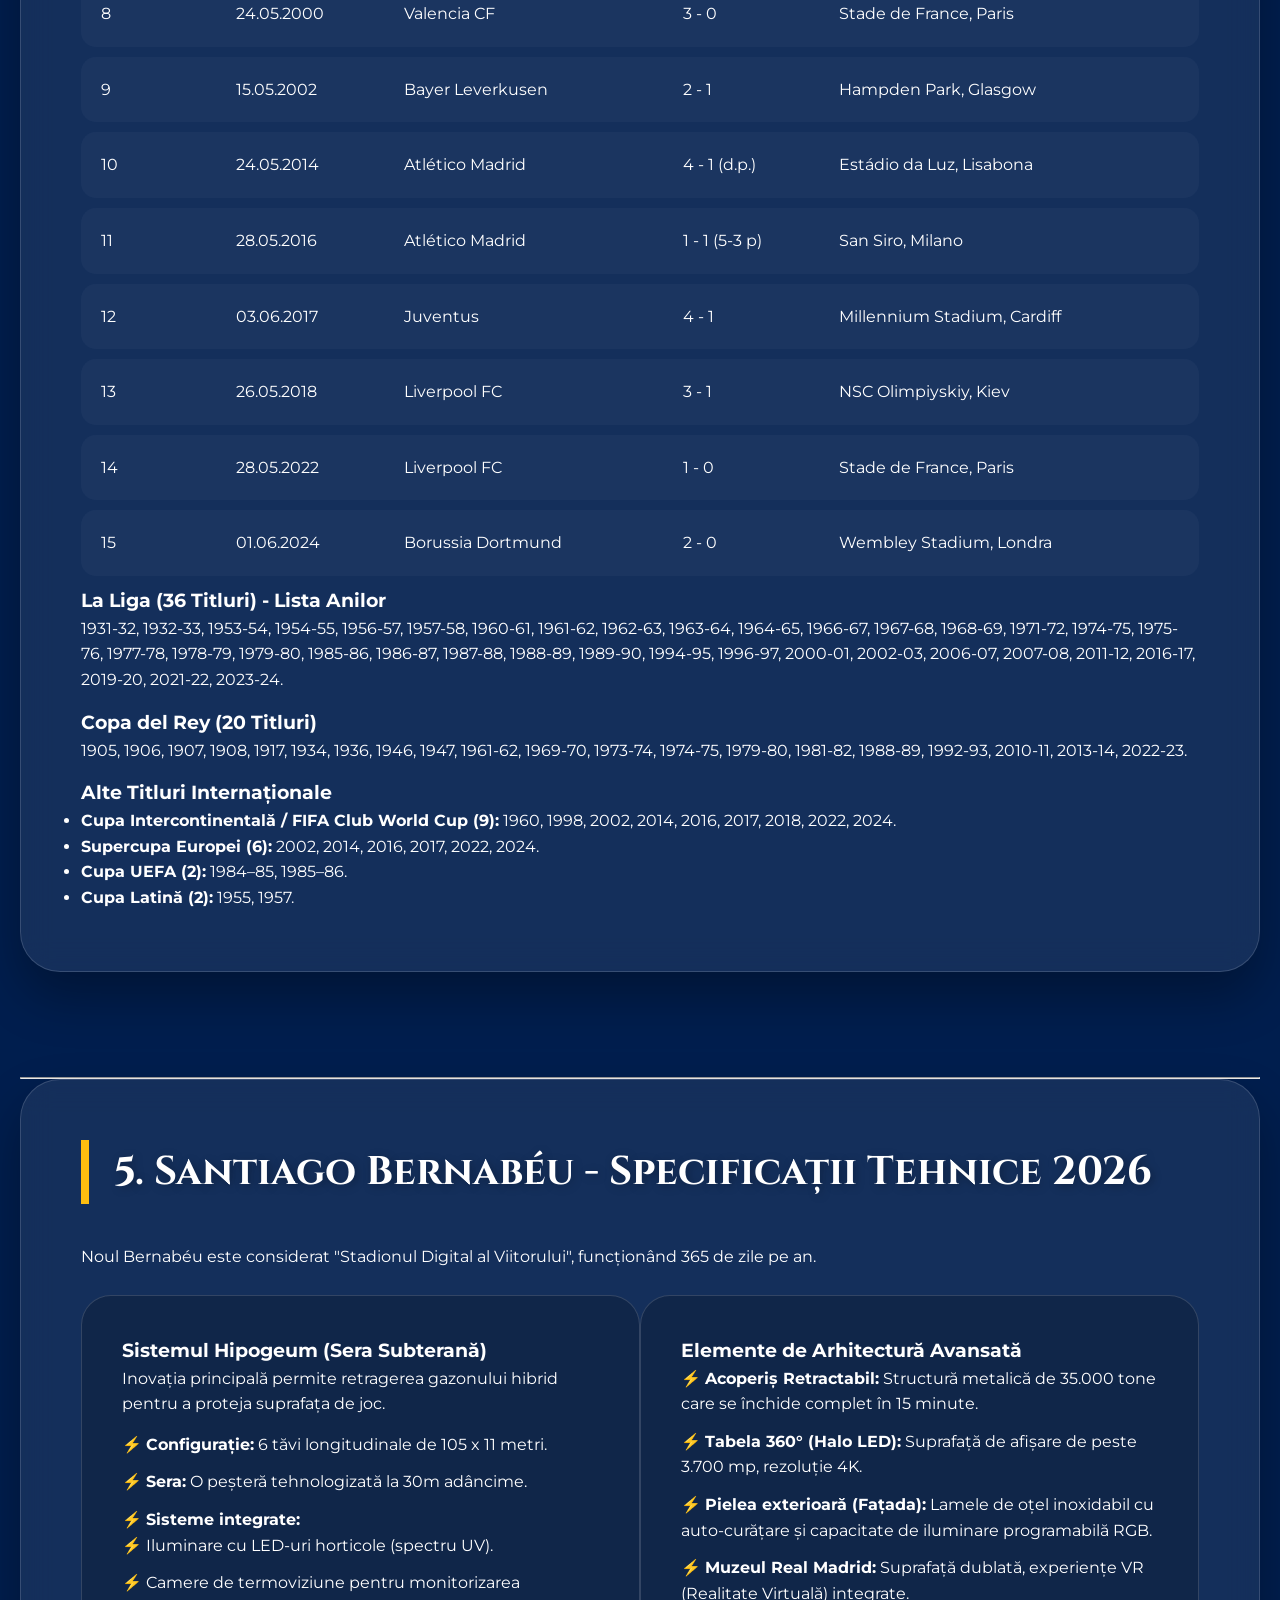
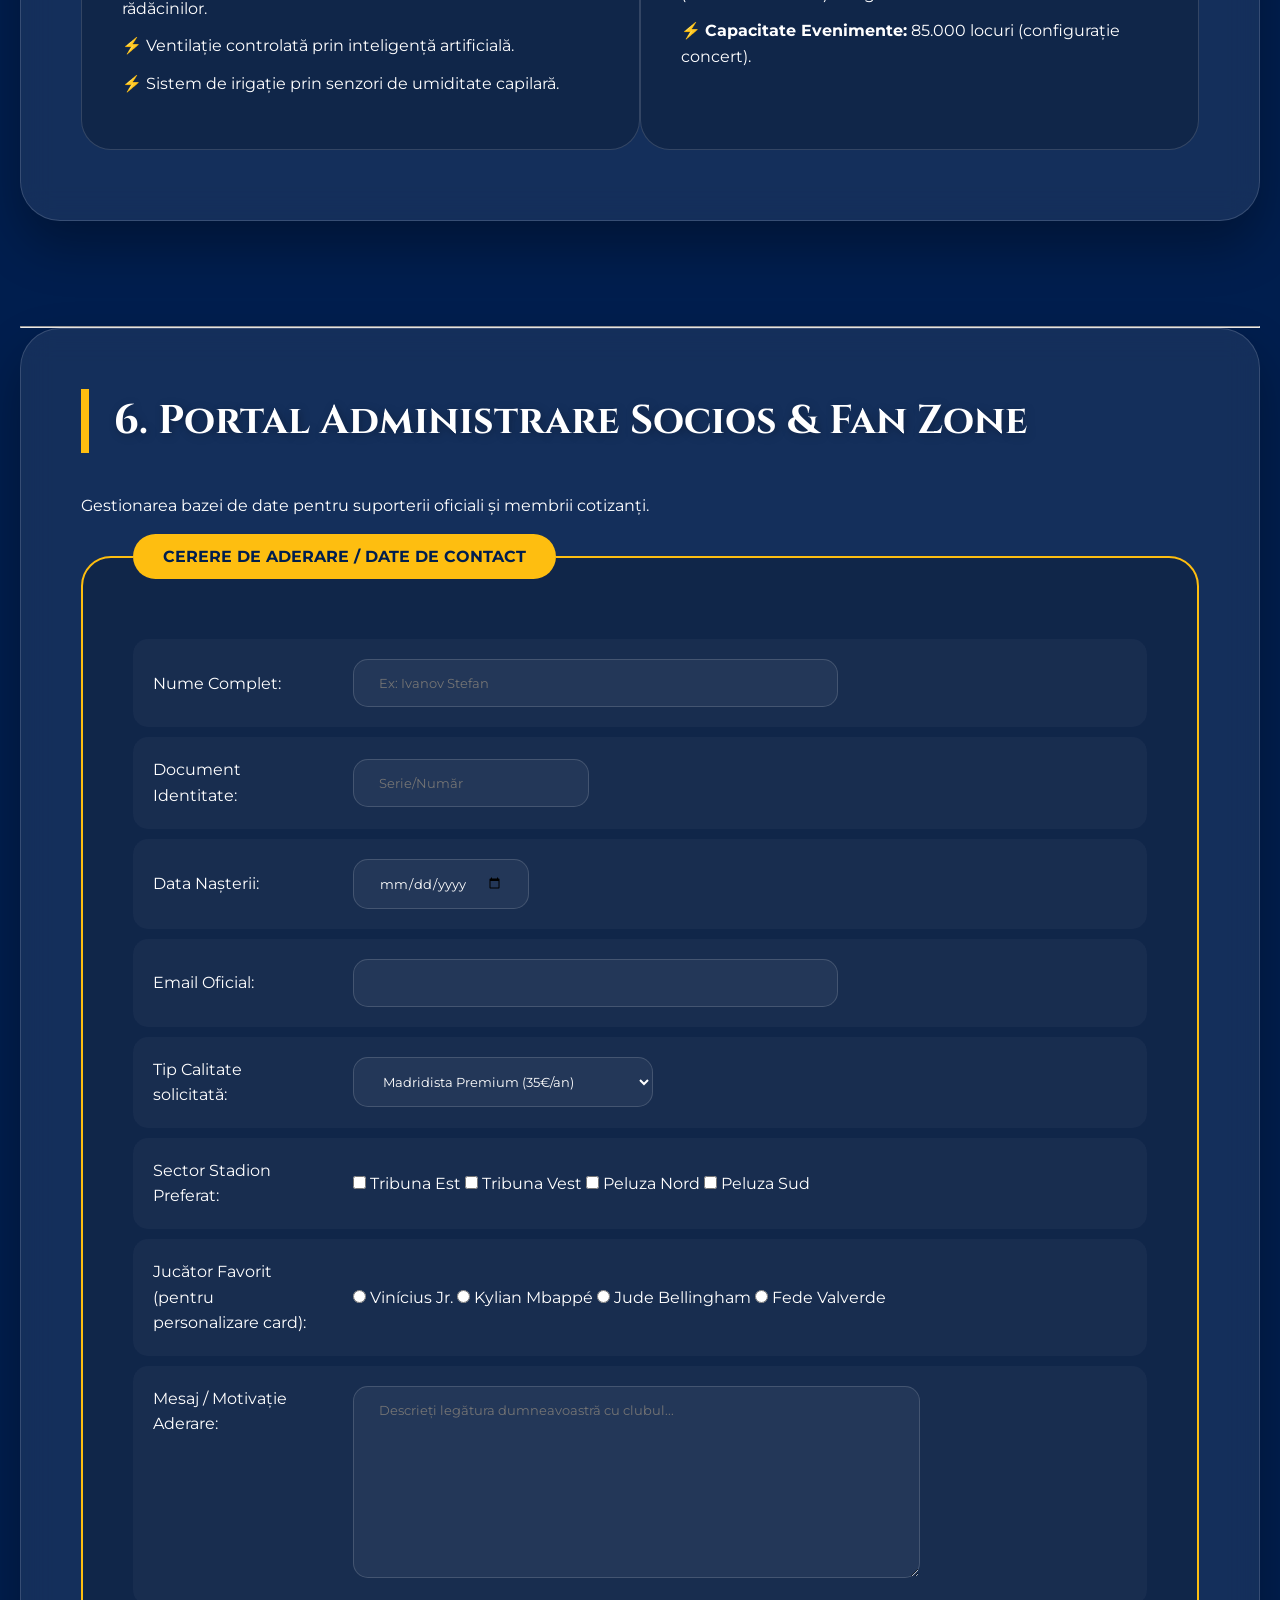
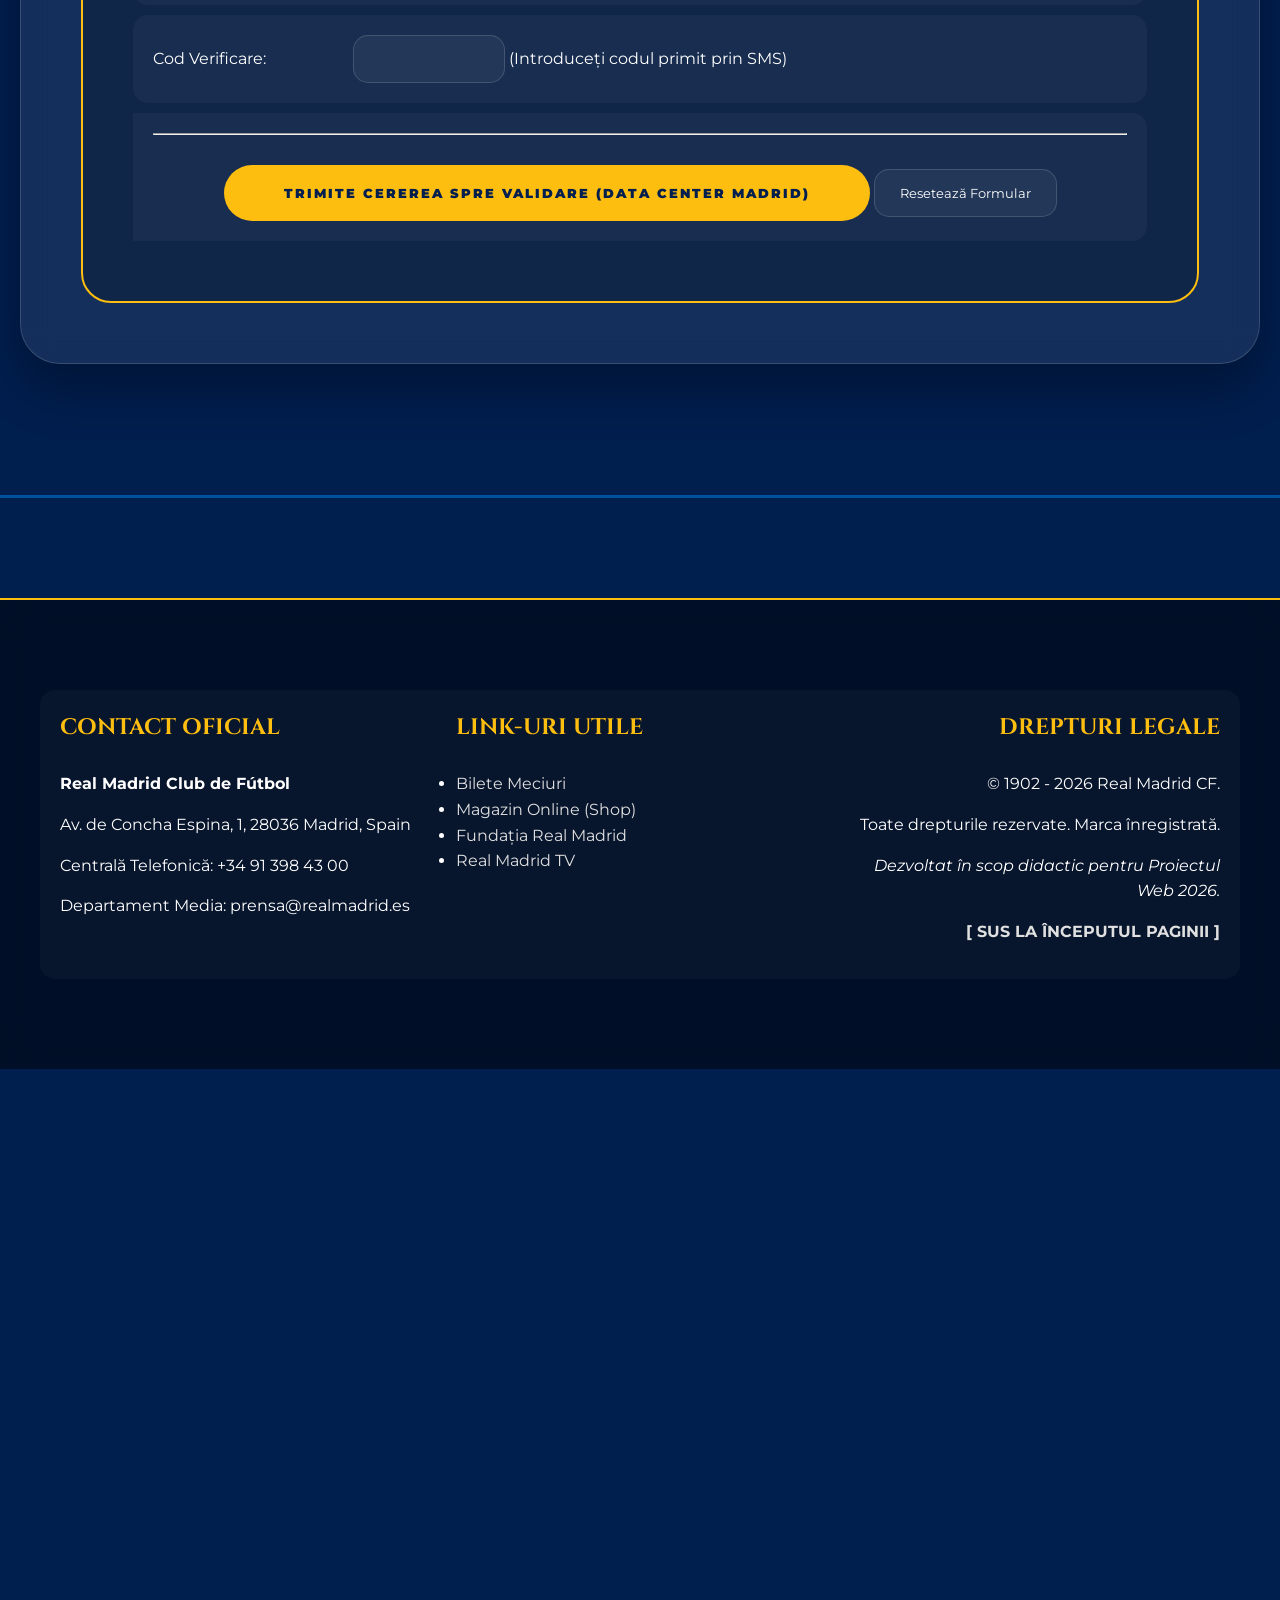
==== commit 0366c83e: "laboratorul numarul 2 css" ====
--- a/index.html
+++ b/index.html
@@ -1,9 +1,20 @@
+
+
 <!DOCTYPE html>
+<!DOCTYPE html>
+
 <html lang="ro">
 <head>
     <meta charset="UTF-8">
     <meta name="viewport" content="width=device-width, initial-scale=1.0">
     <title>Real Madrid CF - Arhiva Digitală Completă v2.6 - Februarie 2026</title>
+    <link href="https://fonts.googleapis.com/css2?family=Cinzel:wght@700;900&family=Montserrat:wght@300;400;600;800&display=swap" rel="stylesheet">
+    <link rel="stylesheet" href="style.css">
+    <link rel="stylesheet" href="animatii.css">
+    <link rel="stylesheet" href="tabele.css">
+    <link rel="stylesheet" href="stiluri.css">
+    <link rel="stylesheet" href="portalul.css">
+    <link rel="stylesheet" href="navigatia.css">
 </head>
 <body>
 
@@ -17,7 +28,7 @@
                 <h1>REAL MADRID CLUB DE FÚTBOL</h1>
                 <p><b>Manager Principal:</b> Álvaro Arbeloa (Numit: 12.01.2026)</p>
                 <p><b>Departament:</b> Analiză Tehnică și Statistică Pro</p>
-                <p><b>Ultima Actualizare:</b> 10 Februarie 2026, 00:00 GMT</p>
+                <p><b>Ultima Actualizare:</b> 23 Februarie 2026, 00:00 GMT</p>
                 <p><i>Sursă date: API LaLiga, Opta Sports, UEFA Data Feed</i></p>
             </td>
         </tr>
--- a/style.css
+++ b/style.css
@@ -0,0 +1,86 @@
+:root {
+    --rm-blue-deep: #001e4e;
+    --rm-blue-main: #00529F;
+    --rm-blue-light: #0073e6;
+    --rm-gold: #FEBE10;
+    --rm-gold-dark: #b38600;
+    --rm-white: #ffffff;
+    --rm-silver: #e0e0e0;
+    --gold-glow: 0 0 20px rgba(254, 190, 16, 0.4);
+    --blue-glow: 0 10px 30px rgba(0, 82, 159, 0.3);
+    --glass: rgba(255, 255, 255, 0.08);
+    --glass-border: rgba(255, 255, 255, 0.15);
+    --transition-hq: all 0.5s cubic-bezier(0.23, 1, 0.32, 1);
+    --anim-float: floating 6s ease-in-out infinite;
+}
+
+* { margin: 0; padding: 0; box-sizing: border-box; cursor: default; }
+html { scroll-behavior: smooth; }
+body {
+    background-color: var(--rm-blue-deep);
+    font-family: 'Montserrat', sans-serif;
+    color: var(--rm-white);
+    overflow-x: hidden;
+    line-height: 1.6;
+    background-image:
+            radial-gradient(circle at 10% 20%, rgba(0, 82, 159, 0.4) 0%, transparent 50%),
+            radial-gradient(circle at 90% 80%, rgba(254, 190, 16, 0.15) 0%, transparent 50%),
+            url('https://www.transparenttextures.com/patterns/carbon-fibre.png');
+    background-attachment: fixed;
+}
+
+body::before {
+    content: "15";
+    position: fixed;
+    bottom: -50px;
+    right: -20px;
+    font-family: 'Cinzel', serif;
+    font-size: 30rem;
+    color: rgba(255, 255, 255, 0.03);
+    z-index: -1;
+    font-weight: 900;
+}
+
+body::after {
+    content: "";
+    position: fixed;
+    top: 50%;
+    left: 50%;
+    width: 100vw;
+    height: 100vh;
+    background: url('https://upload.wikimedia.org/wikipedia/en/5/56/Real_Madrid_CF.svg') no-repeat center;
+    background-size: 60%;
+    opacity: 0.03;
+    transform: translate(-50%, -50%);
+    z-index: -2;
+    pointer-events: none;
+}
+
+::-webkit-scrollbar { width: 12px; }
+::-webkit-scrollbar-track { background: var(--rm-blue-deep); }
+::-webkit-scrollbar-thumb {
+    background: var(--rm-gold);
+    border-radius: 10px;
+    border: 3px solid var(--rm-blue-deep);
+}
+
+header#top {
+    background: linear-gradient(to bottom, rgba(0, 30, 78, 0.95), transparent);
+    padding: 40px 0;
+    animation: fadeInDown 1s ease-out;
+}
+header table { max-width: 1200px; margin: 0 auto; border-spacing: 20px; }
+header h1 {
+    font-family: 'Cinzel', serif;
+    font-size: 3.5rem;
+    letter-spacing: 4px;
+    text-shadow: 0 10px 20px rgba(0,0,0,0.5);
+    background: linear-gradient(to right, #fff, var(--rm-gold), #fff);
+    -webkit-background-clip: text;
+    -webkit-text-fill-color: transparent;
+    animation: shine 3s infinite linear;
+    background-size: 200% auto;
+}
+header p { font-weight: 300; letter-spacing: 1px; color: var(--rm-silver); }
+header b { color: var(--rm-gold); }
+header img { filter: drop-shadow(0 0 15px rgba(254, 190, 16, 0.5)); animation: var(--anim-float); cursor: pointer; }
--- a/animatii.css
+++ b/animatii.css
@@ -0,0 +1,50 @@
+footer {
+    background: rgba(0, 0, 0, 0.5) !important;
+    backdrop-filter: blur(20px);
+    border-top: 2px solid var(--rm-gold);
+    padding: 80px 0 !important;
+    margin-top: 100px;
+}
+footer table { max-width: 1200px; margin: 0 auto; }
+footer h3 { font-family: 'Cinzel', serif; color: var(--rm-gold); margin-bottom: 25px; font-size: 1.4rem; }
+footer a { color: var(--rm-silver) !important; text-decoration: none; transition: 0.3s; }
+footer a:hover { color: var(--rm-gold) !important; padding-left: 10px; }
+
+@keyframes floating {
+    0% { transform: translateY(0px) rotate(0deg); }
+    50% { transform: translateY(-20px) rotate(2deg); }
+    100% { transform: translateY(0px) rotate(0deg); }
+}
+@keyframes fadeInUp { from { opacity: 0; transform: translateY(50px); } to { opacity: 1; transform: translateY(0); } }
+@keyframes fadeInDown { from { opacity: 0; transform: translateY(-50px); } to { opacity: 1; transform: translateY(0); } }
+@keyframes shine { to { background-position: 200% center; } }
+
+@media (max-width: 900px) {
+    header h1 { font-size: 2rem; }
+    nav table { border-radius: 20px !important; }
+    nav a { padding: 10px 15px; font-size: 0.6rem; }
+    section { padding: 30px; }
+    #tehnologie-stadion table td { display: block; width: 100% !important; margin-bottom: 20px; }
+}
+
+.marcatori { font-style: italic; color: var(--rm-gold); font-size: 0.85rem; }
+.w-status { color: #00ff88; font-weight: bold; }
+.l-status { color: #ff4d4d; font-weight: bold; }
+.contact-button { animation: pulse-gold 2s infinite; }
+
+@keyframes pulse-gold {
+    0% { box-shadow: 0 0 0 0 rgba(254, 190, 16, 0.4); }
+    70% { box-shadow: 0 0 0 15px rgba(254, 190, 16, 0); }
+    100% { box-shadow: 0 0 0 0 rgba(254, 190, 16, 0); }
+}
+
+::selection { background: var(--rm-gold); color: var(--rm-blue-deep); }
+tr::after {
+    content: ""; position: absolute; width: 100%; height: 100%;
+    background: linear-gradient(90deg, transparent, rgba(255,255,255,0.05), transparent);
+    left: -100%; transition: 0.5s;
+}
+tr:hover::after { left: 100%; }
+img { max-width: 100%; height: auto; }
+p { margin-bottom: 15px; }
+table, tr, td, th { border-spacing: 0; }
--- a/tabele.css
+++ b/tabele.css
@@ -0,0 +1,43 @@
+table {
+    width: 100%;
+    border-collapse: separate !important;
+    border-spacing: 0 10px !important;
+    background: transparent !important;
+    border: none !important;
+}
+
+th {
+    background: transparent !important;
+    color: var(--rm-gold) !important;
+    text-transform: uppercase;
+    font-size: 0.9rem;
+    letter-spacing: 2px;
+    padding: 20px !important;
+    border-bottom: 2px solid var(--rm-gold) !important;
+}
+
+tr { transition: var(--transition-hq); }
+
+td {
+    background: rgba(255, 255, 255, 0.03);
+    padding: 20px !important;
+    border: none !important;
+    font-size: 1rem;
+}
+
+td:first-child { border-radius: 15px 0 0 15px; }
+td:last-child { border-radius: 0 15px 15px 0; }
+
+tbody tr:hover td {
+    background: rgba(255, 255, 255, 0.1);
+    transform: scale(1.02);
+    color: var(--rm-gold);
+    box-shadow: 0 10px 20px rgba(0,0,0,0.2);
+}
+
+tr[bgcolor="#FFFFE0"] td {
+    background: linear-gradient(90deg, rgba(254, 190, 16, 0.2), transparent) !important;
+    border-left: 5px solid var(--rm-gold) !important;
+    font-weight: 800;
+    color: var(--rm-gold);
+}
--- a/stiluri.css
+++ b/stiluri.css
@@ -0,0 +1,33 @@
+#sala-trofeelor::before {
+    content: "🏆";
+    position: absolute;
+    top: 20px;
+    right: 40px;
+    font-size: 5rem;
+    opacity: 0.2;
+    animation: var(--anim-float);
+}
+
+#lot-detaliat h3 {
+    background: var(--rm-gold);
+    color: var(--rm-blue-deep);
+    display: inline-block;
+    padding: 8px 30px;
+    border-radius: 50px;
+    margin: 40px 0 20px 0;
+    font-weight: 900;
+    text-transform: uppercase;
+}
+
+#tehnologie-stadion table td {
+    vertical-align: top;
+    background: rgba(0, 0, 0, 0.2) !important;
+    border: 1px solid var(--glass-border) !important;
+    border-radius: 30px !important;
+    padding: 40px !important;
+}
+
+#tehnologie-stadion ul li { margin-bottom: 12px; list-style: none; }
+#tehnologie-stadion ul li::before { content: "⚡ "; color: var(--rm-gold); }
+
+.player-stat { font-weight: 800; color: var(--rm-gold); }
--- a/portalul.css
+++ b/portalul.css
@@ -0,0 +1,50 @@
+#socios-portal fieldset legend {
+    background: var(--rm-gold);
+    color: var(--rm-blue-deep);
+    padding: 10px 30px;
+    border-radius: 50px;
+    font-weight: 900;
+    text-transform: uppercase;
+}
+
+form fieldset {
+    border: 2px solid var(--rm-gold);
+    border-radius: 30px;
+    padding: 50px;
+    background: rgba(0, 0, 0, 0.2);
+}
+
+input, select, textarea {
+    background: rgba(255, 255, 255, 0.05) !important;
+    border: 1px solid var(--glass-border) !important;
+    color: white !important;
+    padding: 15px 25px !important;
+    border-radius: 15px !important;
+    font-family: inherit;
+    transition: var(--transition-hq);
+}
+
+input:focus, textarea:focus {
+    outline: none;
+    border-color: var(--rm-gold) !important;
+    background: rgba(255, 255, 255, 0.1) !important;
+    box-shadow: var(--gold-glow);
+}
+
+input[type="submit"] {
+    background: var(--rm-gold) !important;
+    color: var(--rm-blue-deep) !important;
+    font-weight: 900 !important;
+    text-transform: uppercase;
+    letter-spacing: 2px;
+    border: none !important;
+    padding: 20px 60px !important;
+    border-radius: 100px !important;
+    cursor: pointer !important;
+    margin-top: 30px;
+}
+
+input[type="submit"]:hover {
+    transform: scale(1.1) rotate(-1deg);
+    box-shadow: 0 0 40px rgba(254, 190, 16, 0.6);
+}
--- a/navigatia.css
+++ b/navigatia.css
@@ -0,0 +1,61 @@
+nav {
+    position: sticky;
+    top: 20px;
+    z-index: 1000;
+    display: flex;
+    justify-content: center;
+    margin: 0 20px;
+}
+
+nav table {
+    background: rgba(0, 82, 159, 0.3) !important;
+    backdrop-filter: blur(20px);
+    border: 1px solid var(--glass-border);
+    border-radius: 100px !important;
+    padding: 10px 40px !important;
+    box-shadow: var(--blue-glow);
+}
+
+nav td { padding: 0 !important; }
+
+nav a {
+    color: var(--rm-white) !important;
+    font-weight: 600;
+    font-size: 0.75rem;
+    text-transform: uppercase;
+    padding: 15px 25px;
+    display: block;
+    border-radius: 50px;
+    transition: var(--transition-hq);
+    letter-spacing: 1px;
+}
+
+nav a:hover {
+    background: var(--rm-gold);
+    color: var(--rm-blue-deep) !important;
+    transform: translateY(-5px) scale(1.1);
+    box-shadow: var(--gold-glow);
+}
+
+main { max-width: 1300px; margin: 60px auto; padding: 0 20px; }
+
+section {
+    position: relative;
+    background: var(--glass);
+    backdrop-filter: blur(15px);
+    border: 1px solid var(--glass-border);
+    border-radius: 40px;
+    padding: 60px;
+    margin-bottom: 80px;
+    box-shadow: 0 25px 50px rgba(0,0,0,0.3);
+    animation: fadeInUp 1s ease-out both;
+}
+
+h2 {
+    font-family: 'Cinzel', serif;
+    font-size: 2.5rem;
+    margin-bottom: 40px;
+    border-left: 8px solid var(--rm-gold);
+    padding-left: 25px;
+    text-shadow: 2px 2px 10px rgba(0,0,0,0.3);
+}
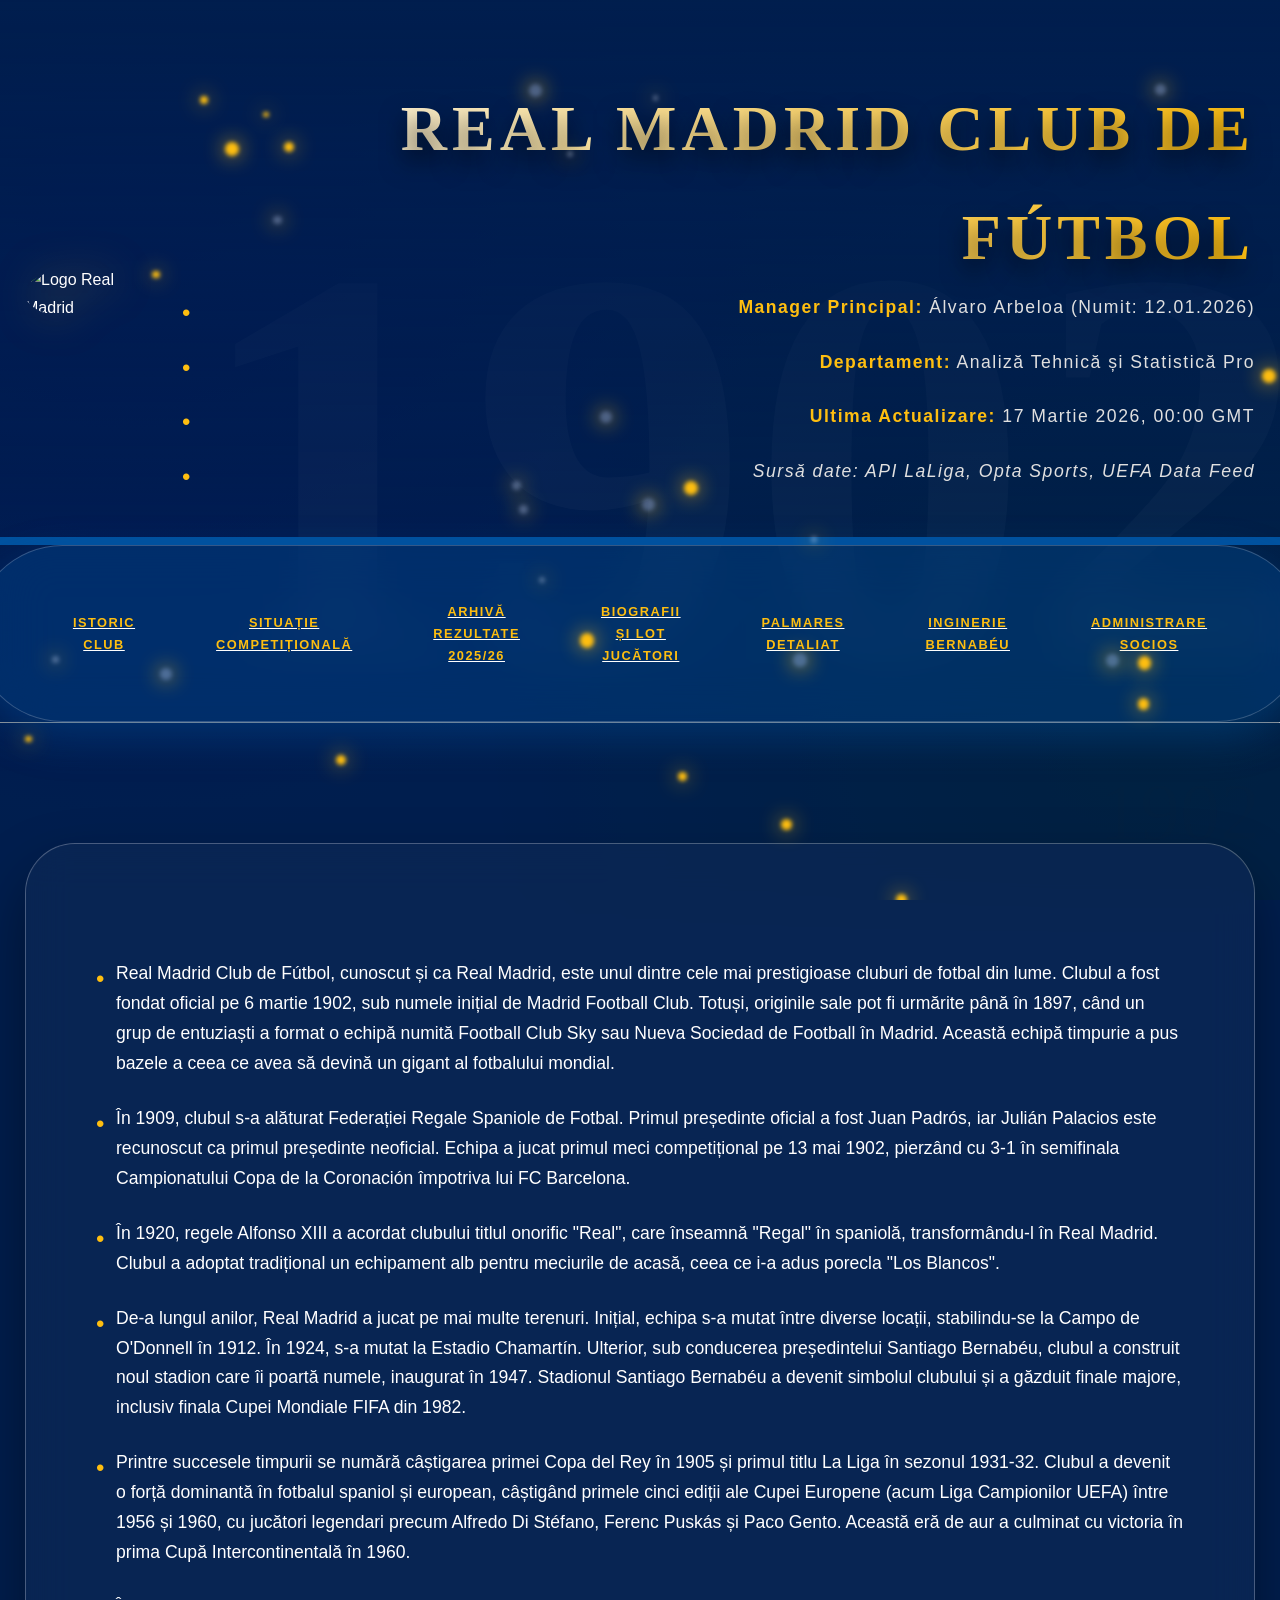
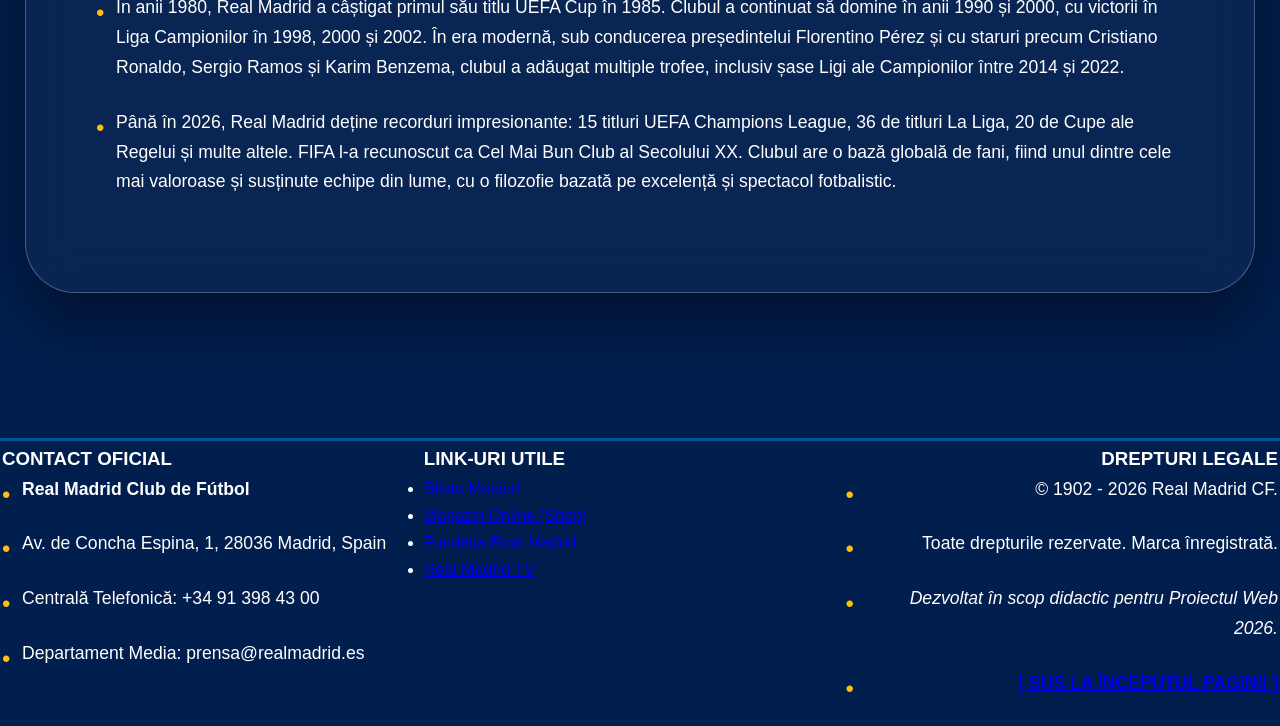
==== commit 4f1c86bc: "Laboratorul nr 3 css" ====
--- a/index.html
+++ b/index.html
@@ -1,23 +1,15 @@
-
-
 <!DOCTYPE html>
-<!DOCTYPE html>
-
 <html lang="ro">
 <head>
     <meta charset="UTF-8">
     <meta name="viewport" content="width=device-width, initial-scale=1.0">
-    <title>Real Madrid CF - Arhiva Digitală Completă v2.6 - Februarie 2026</title>
-    <link href="https://fonts.googleapis.com/css2?family=Cinzel:wght@700;900&family=Montserrat:wght@300;400;600;800&display=swap" rel="stylesheet">
-    <link rel="stylesheet" href="style.css">
-    <link rel="stylesheet" href="animatii.css">
-    <link rel="stylesheet" href="tabele.css">
-    <link rel="stylesheet" href="stiluri.css">
-    <link rel="stylesheet" href="portalul.css">
-    <link rel="stylesheet" href="navigatia.css">
+    <title>Real Madrid CF - Arhiva Digitală Completă v2.6 - Martie 2026</title>
+
+    <link rel="stylesheet" href="styles.css">
+
+    <script src="script-index.js"></script>
 </head>
 <body>
-
 <header id="top">
     <table width="100%" border="0" cellpadding="10">
         <tr>
@@ -28,7 +20,7 @@
                 <h1>REAL MADRID CLUB DE FÚTBOL</h1>
                 <p><b>Manager Principal:</b> Álvaro Arbeloa (Numit: 12.01.2026)</p>
                 <p><b>Departament:</b> Analiză Tehnică și Statistică Pro</p>
-                <p><b>Ultima Actualizare:</b> 23 Februarie 2026, 00:00 GMT</p>
+                <p><b>Ultima Actualizare:</b> 17 Martie 2026, 00:00 GMT</p>
                 <p><i>Sursă date: API LaLiga, Opta Sports, UEFA Data Feed</i></p>
             </td>
         </tr>
@@ -37,372 +29,32 @@
     <nav>
         <table width="100%" border="0" bgcolor="#f4f4f4">
             <tr align="center">
-                <td><a href="#situatie-la-zi"><b>SITUAȚIE COMPETIȚIONALĂ</b></a></td>
-                <td><a href="#arhiva-rezultate"><b>ARHIVĂ REZULTATE 2025/26</b></a></td>
-                <td><a href="#lot-detaliat"><b>BIOGRAFII ȘI LOT JUCĂTORI</b></a></td>
-                <td><a href="#sala-trofeelor"><b>PALMARES DETALIAT</b></a></td>
-                <td><a href="#tehnologie-stadion"><b>INGINERIE BERNABÉU</b></a></td>
-                <td><a href="#socios-portal"><b>ADMINISTRARE SOCIOS</b></a></td>
+                <td><a href="index.html"><b>ISTORIC CLUB</b></a></td>
+                <td><a href="situatie.html"><b>SITUAȚIE COMPETIȚIONALĂ</b></a></td>
+                <td><a href="arhiva.html"><b>ARHIVĂ REZULTATE 2025/26</b></a></td>
+                <td><a href="lot.html"><b>BIOGRAFII ȘI LOT JUCĂTORI</b></a></td>
+                <td><a href="palmares.html"><b>PALMARES DETALIAT</b></a></td>
+                <td><a href="bernabeu.html"><b>INGINERIE BERNABÉU</b></a></td>
+                <td><a href="socios.html"><b>ADMINISTRARE SOCIOS</b></a></td>
             </tr>
         </table>
     </nav>
     <hr size="1">
 </header>
-
 <main>
-
-    <section id="situatie-la-zi">
-        <h2>1. Starea Clubului - Analiză Competițională Februarie 2026</h2>
-
-        <h3>La Liga EA Sports (Etapa 23 / 38)</h3>
-        <p>Real Madrid ocupă poziția secundă. Echipa a demonstrat o formă defensivă de invidiat, dar pașii greșiți din decembrie (vs Celta) au permis rivalilor de la FC Barcelona să preia fotoliul de lider.</p>
-
-        <table border="1" cellpadding="10" width="80%" style="border-collapse: collapse;">
-            <thead>
-            <tr bgcolor="#00529F">
-                <th><font color="white">Loc</font></th>
-                <th><font color="white">Echipă</font></th>
-                <th><font color="white">Meciuri</font></th>
-                <th><font color="white">V</font></th>
-                <th><font color="white">E</font></th>
-                <th><font color="white">Î</font></th>
-                <th><font color="white">GM</font></th>
-                <th><font color="white">GP</font></th>
-                <th><font color="white">Puncte</font></th>
-                <th><font color="white">Formă</font></th>
-            </tr>
-            </thead>
-            <tbody>
-            <tr>
-                <td align="center">1</td>
-                <td><b>FC Barcelona</b></td>
-                <td>23</td>
-                <td>18</td>
-                <td>4</td>
-                <td>1</td>
-                <td>60</td>
-                <td>18</td>
-                <td><b>58</b></td>
-                <td>W-W-W-D-W</td>
-            </tr>
-            <tr bgcolor="#FFFFE0">
-                <td align="center"><b>2</b></td>
-                <td><b>Real Madrid CF</b></td>
-                <td><b>23</b></td>
-                <td><b>18</b></td>
-                <td><b>3</b></td>
-                <td><b>2</b></td>
-                <td><b>54</b></td>
-                <td><b>15</b></td>
-                <td><b>57</b></td>
-                <td>W-W-W-W-L</td>
-            </tr>
-            <tr>
-                <td align="center">3</td>
-                <td>Atletico Madrid</td>
-                <td>23</td>
-                <td>15</td>
-                <td>6</td>
-                <td>2</td>
-                <td>45</td>
-                <td>20</td>
-                <td><b>51</b></td>
-                <td>W-D-W-W-D</td>
-            </tr>
-            </tbody>
-        </table>
-
-        <h3>UEFA Champions League (Sistem Nou - Play-off)</h3>
-        <p>Echipa a încheiat prima fază pe <b>locul 9</b>. Conform algoritmului UEFA, acest lucru forțează disputarea unui baraj eliminatoriu.</p>
-        <table border="1" cellpadding="10">
-            <tr bgcolor="#f2f2f2">
-                <td><b>Obiectiv:</b></td>
-                <td>Calificare în Optimi de Finală</td>
-            </tr>
-            <tr>
-                <td><b>Adversar:</b></td>
-                <td>SL Benfica (Locul 24 în Liga UCL)</td>
-            </tr>
-            <tr>
-                <td><b>Meci Tur:</b></td>
-                <td>17 Februarie 2026 - Estádio da Luz (Lisabona)</td>
-            </tr>
-            <tr>
-                <td><b>Meci Retur:</b></td>
-                <td>25 Februarie 2026 - Santiago Bernabéu (Madrid)</td>
-            </tr>
-        </table>
+    <section id="istoric-club">
+        <h2>Istoria Clubului Real Madrid CF</h2>
+        <p>Real Madrid Club de Fútbol, cunoscut și ca Real Madrid, este unul dintre cele mai prestigioase cluburi de fotbal din lume. Clubul a fost fondat oficial pe 6 martie 1902, sub numele inițial de Madrid Football Club. Totuși, originile sale pot fi urmărite până în 1897, când un grup de entuziaști a format o echipă numită Football Club Sky sau Nueva Sociedad de Football în Madrid. Această echipă timpurie a pus bazele a ceea ce avea să devină un gigant al fotbalului mondial.</p>
+        <p>În 1909, clubul s-a alăturat Federației Regale Spaniole de Fotbal. Primul președinte oficial a fost Juan Padrós, iar Julián Palacios este recunoscut ca primul președinte neoficial. Echipa a jucat primul meci competițional pe 13 mai 1902, pierzând cu 3-1 în semifinala Campionatului Copa de la Coronación împotriva lui FC Barcelona.</p>
+        <p>În 1920, regele Alfonso XIII a acordat clubului titlul onorific "Real", care înseamnă "Regal" în spaniolă, transformându-l în Real Madrid. Clubul a adoptat tradițional un echipament alb pentru meciurile de acasă, ceea ce i-a adus porecla "Los Blancos".</p>
+        <p>De-a lungul anilor, Real Madrid a jucat pe mai multe terenuri. Inițial, echipa s-a mutat între diverse locații, stabilindu-se la Campo de O'Donnell în 1912. În 1924, s-a mutat la Estadio Chamartín. Ulterior, sub conducerea președintelui Santiago Bernabéu, clubul a construit noul stadion care îi poartă numele, inaugurat în 1947. Stadionul Santiago Bernabéu a devenit simbolul clubului și a găzduit finale majore, inclusiv finala Cupei Mondiale FIFA din 1982.</p>
+        <p>Printre succesele timpurii se numără câștigarea primei Copa del Rey în 1905 și primul titlu La Liga în sezonul 1931-32. Clubul a devenit o forță dominantă în fotbalul spaniol și european, câștigând primele cinci ediții ale Cupei Europene (acum Liga Campionilor UEFA) între 1956 și 1960, cu jucători legendari precum Alfredo Di Stéfano, Ferenc Puskás și Paco Gento. Această eră de aur a culminat cu victoria în prima Cupă Intercontinentală în 1960.</p>
+        <p>În anii 1980, Real Madrid a câștigat primul său titlu UEFA Cup în 1985. Clubul a continuat să domine în anii 1990 și 2000, cu victorii în Liga Campionilor în 1998, 2000 și 2002. În era modernă, sub conducerea președintelui Florentino Pérez și cu staruri precum Cristiano Ronaldo, Sergio Ramos și Karim Benzema, clubul a adăugat multiple trofee, inclusiv șase Ligi ale Campionilor între 2014 și 2022.</p>
+        <p>Până în 2026, Real Madrid deține recorduri impresionante: 15 titluri UEFA Champions League, 36 de titluri La Liga, 20 de Cupe ale Regelui și multe altele. FIFA l-a recunoscut ca Cel Mai Bun Club al Secolului XX. Clubul are o bază globală de fani, fiind unul dintre cele mai valoroase și susținute echipe din lume, cu o filozofie bazată pe excelență și spectacol fotbalistic.</p>
     </section>
-
-    <br><hr>
-
-    <section id="arhiva-rezultate">
-        <h2>2. Arhiva Rezultate Sezon 2025/2026 (Completă)</h2>
-        <p>Sincronizare date: 10.02.2026. Include toate competițiile oficiale.</p>
-        <table border="1" width="100%" cellpadding="8" style="border-collapse: collapse;">
-            <thead>
-            <tr bgcolor="#00529F">
-                <th><font color="white">Data</font></th>
-                <th><font color="white">Competiție</font></th>
-                <th><font color="white">Adversar</font></th>
-                <th><font color="white">Locație</font></th>
-                <th><font color="white">Scor</font></th>
-                <th><font color="white">Marcatori Real Madrid</font></th>
-                <th><font color="white">Sursă Ref.</font></th>
-            </tr>
-            </thead>
-            <tbody>
-            <tr><td>08.02.2026</td><td>La Liga</td><td>Valencia CF</td><td>Deplasare</td><td><b>0 - 2 (W)</b></td><td>Carreras 65', Mbappé 90+1'</td><td>Betimate</td></tr>
-            <tr><td>01.02.2026</td><td>La Liga</td><td>Rayo Vallecano</td><td>Acasă</td><td><b>2 - 1 (W)</b></td><td>Vinícius Jr 12', Bellingham 44'</td><td>StatMuse</td></tr>
-            <tr><td>28.01.2026</td><td>UCL</td><td>SL Benfica</td><td>Deplasare</td><td><b>4 - 2 (L)</b></td><td>Mbappé 10', Rodrygo 55'</td><td>UEFA.com</td></tr>
-            <tr><td>24.01.2026</td><td>La Liga</td><td>Villarreal</td><td>Deplasare</td><td><b>0 - 2 (W)</b></td><td>Rodrygo 30', Mbappé 77'</td><td>StatMuse</td></tr>
-            <tr><td>17.01.2026</td><td>La Liga</td><td>Levante UD</td><td>Acasă</td><td><b>2 - 0 (W)</b></td><td>Valverde 15', Vinícius 80'</td><td>StatMuse</td></tr>
-            <tr><td>11.01.2026</td><td>Supercupa</td><td>FC Barcelona</td><td>Neutru (Riad)</td><td><b>2 - 3 (L)</b></td><td>Bellingham, Vinícius</td><td>LaLigaTV</td></tr>
-            <tr><td>08.01.2026</td><td>Supercupa</td><td>Athletic Club</td><td>Neutru (Riad)</td><td><b>3 - 1 (W)</b></td><td>Mbappé (2), Brahim</td><td>LaLigaTV</td></tr>
-            <tr><td>04.01.2026</td><td>La Liga</td><td>Real Betis</td><td>Deplasare</td><td><b>1 - 5 (W)</b></td><td>Mbappé (3), Endrick, Güler</td><td>StatMuse</td></tr>
-            <tr><td>20.12.2025</td><td>La Liga</td><td>Sevilla FC</td><td>Acasă</td><td><b>2 - 0 (W)</b></td><td>Valverde, Bellingham</td><td>ESPN.com</td></tr>
-            <tr><td>14.12.2025</td><td>La Liga</td><td>Deportivo Alavés</td><td>Deplasare</td><td><b>1 - 2 (W)</b></td><td>Mbappé, Endrick 88'</td><td>ESPN.com</td></tr>
-            <tr><td>10.12.2025</td><td>UCL</td><td>Man City</td><td>Acasă</td><td><b>1 - 2 (L)</b></td><td>Bellingham 22'</td><td>SofaScore</td></tr>
-            <tr><td>07.12.2025</td><td>La Liga</td><td>Celta Vigo</td><td>Acasă</td><td><b>0 - 2 (L)</b></td><td>---</td><td>ESPN.com</td></tr>
-            <tr><td>03.12.2025</td><td>La Liga</td><td>Athletic Club</td><td>Deplasare</td><td><b>0 - 3 (W)</b></td><td>Vinícius (2), Mbappé</td><td>ESPN.com</td></tr>
-            <tr><td>30.11.2025</td><td>La Liga</td><td>Girona FC</td><td>Deplasare</td><td><b>1 - 1 (D)</b></td><td>Rodrygo 60'</td><td>ESPN.com</td></tr>
-            <tr><td>26.11.2025</td><td>UCL</td><td>Olympiacos</td><td>Deplasare</td><td><b>3 - 4 (W)</b></td><td>Mbappé (2), Vini, Bellingham</td><td>ESPN.com</td></tr>
-            <tr><td>23.11.2025</td><td>La Liga</td><td>Elche CF</td><td>Deplasare</td><td><b>2 - 2 (D)</b></td><td>Endrick, Güler</td><td>ESPN.com</td></tr>
-            <tr><td>04.11.2025</td><td>UCL</td><td>Liverpool FC</td><td>Deplasare</td><td><b>1 - 0 (L)</b></td><td>---</td><td>ESPN.com</td></tr>
-            <tr><td>01.11.2025</td><td>La Liga</td><td>Valencia CF</td><td>Acasă</td><td><b>4 - 0 (W)</b></td><td>Mbappé (2), Bellingham, Vini</td><td>ESPN.com</td></tr>
-            <tr><td>26.10.2025</td><td>La Liga</td><td>FC Barcelona</td><td>Acasă</td><td><b>2 - 1 (W)</b></td><td>Vinícius, Mbappé</td><td>ESPN.com</td></tr>
-            <tr><td>22.10.2025</td><td>UCL</td><td>Juventus</td><td>Acasă</td><td><b>1 - 0 (W)</b></td><td>Bellingham</td><td>ESPN.com</td></tr>
-            <tr><td>19.10.2025</td><td>La Liga</td><td>Getafe CF</td><td>Deplasare</td><td><b>0 - 1 (W)</b></td><td>Rodrygo</td><td>ESPN.com</td></tr>
-            <tr><td>04.10.2025</td><td>La Liga</td><td>Villarreal CF</td><td>Acasă</td><td><b>3 - 1 (W)</b></td><td>Mbappé, Vini (2)</td><td>ESPN.com</td></tr>
-            <tr><td>16.09.2025</td><td>UCL</td><td>Marseille</td><td>Acasă</td><td><b>2 - 1 (W)</b></td><td>Bellingham, Mbappé</td><td>ESPN.com</td></tr>
-            <tr><td>14.08.2025</td><td>Supercupa UE</td><td>Atalanta</td><td>Neutru</td><td><b>2 - 0 (W)</b></td><td>Mbappé, Valverde</td><td>UEFA</td></tr>
-            </tbody>
-        </table>
-    </section>
-
-    <br><hr>
-
-    <section id="lot-detaliat">
-        <h2>3. Lotul de Jucători - Real Madrid CF 2025/2026</h2>
-        <p><i>Analiză profesională: După plecarea legendarului Luka Modrić (30.06.2025), numărul 10 a fost preluat de Kylian Mbappé.</i></p>
-
-        <h3>Portari (Goalkeepers)</h3>
-        <table border="1" cellpadding="8" width="100%">
-            <tr bgcolor="#f9f9f9">
-                <th>Nr.</th><th>Nume</th><th>Țară</th><th>Vârstă</th><th>Înălțime</th><th>Ref.</th>
-            </tr>
-            <tr><td>1</td><td><b>Thibaut Courtois</b></td><td>Belgia</td><td>33</td><td>2.00 m</td><td>Contract: 2027</td></tr>
-            <tr><td>13</td><td><b>Andriy Lunin</b></td><td>Ucraina</td><td>27</td><td>1.91 m</td><td>Contract: 2030</td></tr>
-        </table>
-
-        <h3>Fundași (Defenders)</h3>
-        <table border="1" cellpadding="8" width="100%">
-            <tr bgcolor="#f9f9f9">
-                <th>Nr.</th><th>Nume</th><th>Poziție</th><th>Vârstă</th><th>Picioare</th><th>Observații</th>
-            </tr>
-            <tr><td>2</td><td><b>Dani Carvajal</b></td><td>RB (C)</td><td>34</td><td>Dreptul</td><td>Primul Căpitan al echipei.</td></tr>
-            <tr><td>3</td><td><b>Eder Militão</b></td><td>CB</td><td>28</td><td>Dreptul</td><td>Lider defensiv, viteză 35km/h.</td></tr>
-            <tr><td>4</td><td><b>David Alaba</b></td><td>CB/LB</td><td>33</td><td>Stângul</td><td>Specialist lovituri libere.</td></tr>
-            <tr><td>22</td><td><b>Antonio Rüdiger</b></td><td>CB</td><td>32</td><td>Dreptul</td><td>Forță fizică superioară.</td></tr>
-            <tr><td>18</td><td><b>Álvaro Carreras</b></td><td>LB</td><td>22</td><td>Stângul</td><td>Transferat de la Benfica în 2025.</td></tr>
-            <tr><td>23</td><td><b>Ferland Mendy</b></td><td>LB</td><td>30</td><td>Ambele</td><td>Echilibru defensiv.</td></tr>
-            <tr><td>35</td><td><b>Raúl Asencio</b></td><td>CB</td><td>22</td><td>Dreptul</td><td>Produs al Academiei La Fabrica.</td></tr>
-        </table>
-
-        <h3>Mijlocași (Midfielders)</h3>
-        <table border="1" cellpadding="8" width="100%">
-            <tr bgcolor="#f9f9f9">
-                <th>Nr.</th><th>Nume</th><th>Poziție</th><th>Vârstă</th><th>Caracteristici Cheie</th>
-            </tr>
-            <tr><td>5</td><td><b>Jude Bellingham</b></td><td>CAM</td><td>22</td><td>Viziune joc, inserție în careu.</td></tr>
-            <tr><td>8</td><td><b>Federico Valverde</b></td><td>CM</td><td>27</td><td>Capacitate de efort, șut de la distanță.</td></tr>
-            <tr><td>6</td><td><b>Eduardo Camavinga</b></td><td>CDM</td><td>23</td><td>Recuperator, tehnică în regim de viteză.</td></tr>
-            <tr><td>14</td><td><b>Aurélien Tchouaméni</b></td><td>CDM</td><td>26</td><td>Intercepții, joc aerian excelent.</td></tr>
-            <tr><td>15</td><td><b>Arda Güler</b></td><td>CAM</td><td>20</td><td>Creativitate extremă, execuții rafinate.</td></tr>
-            <tr><td>30</td><td><b>Franco Mastantuono</b></td><td>CAM</td><td>18</td><td>Tânăr talent sosit de la River Plate.</td></tr>
-        </table>
-
-        <h3>Atacanți (Forwards)</h3>
-        <table border="1" cellpadding="8" width="100%">
-            <tr bgcolor="#f9f9f9">
-                <th>Nr.</th><th>Nume</th><th>Poziție</th><th>Vârstă</th><th>Statistici Sezon</th>
-            </tr>
-            <tr><td>7</td><td><b>Vinícius Júnior</b></td><td>LW</td><td>25</td><td>14 goluri, 9 assist-uri.</td></tr>
-            <tr><td>10</td><td><b>Kylian Mbappé</b></td><td>ST</td><td>27</td><td>22 goluri (Golgheter LaLiga).</td></tr>
-            <tr><td>11</td><td><b>Rodrygo Goes</b></td><td>RW</td><td>25</td><td>8 goluri, 10 assist-uri.</td></tr>
-            <tr><td>16</td><td><b>Endrick</b></td><td>ST</td><td>19</td><td>6 goluri (Utilizat ca impact sub).</td></tr>
-            <tr><td>21</td><td><b>Brahim Díaz</b></td><td>RW</td><td>26</td><td>Polivalent în faza ofensivă.</td></tr>
-        </table>
-    </section>
-
-    <br><hr>
-
-    <section id="sala-trofeelor">
-        <h2>4. Palmares și Istorie - Muzeul Real Madrid (Baza de Date)</h2>
-
-        <h3>UEFA Champions League (15 Trofee) - Cronologie Detaliată</h3>
-        <table border="1" cellpadding="5" width="100%" style="border-collapse: collapse;">
-            <tr bgcolor="#00529F">
-                <th><font color="white">Ediție</font></th>
-                <th><font color="white">Data</font></th>
-                <th><font color="white">Adversar Finală</font></th>
-                <th><font color="white">Scor</font></th>
-                <th><font color="white">Stadion</font></th>
-            </tr>
-            <tr><td>1</td><td>13.06.1956</td><td>Stade de Reims</td><td>4 - 3</td><td>Parc des Princes, Paris</td></tr>
-            <tr><td>2</td><td>30.05.1957</td><td>Fiorentina</td><td>2 - 0</td><td>Santiago Bernabéu, Madrid</td></tr>
-            <tr><td>3</td><td>28.05.1958</td><td>AC Milan</td><td>3 - 2 (d.p.)</td><td>Heysel Stadium, Bruxelles</td></tr>
-            <tr><td>4</td><td>03.06.1959</td><td>Stade de Reims</td><td>2 - 0</td><td>Neckarstadion, Stuttgart</td></tr>
-            <tr><td>5</td><td>18.05.1960</td><td>Eintracht Frankfurt</td><td>7 - 3</td><td>Hampden Park, Glasgow</td></tr>
-            <tr><td>6</td><td>11.05.1966</td><td>Partizan Belgrad</td><td>2 - 1</td><td>Heysel Stadium, Bruxelles</td></tr>
-            <tr><td>7</td><td>20.05.1998</td><td>Juventus</td><td>1 - 0</td><td>Amsterdam Arena, Amsterdam</td></tr>
-            <tr><td>8</td><td>24.05.2000</td><td>Valencia CF</td><td>3 - 0</td><td>Stade de France, Paris</td></tr>
-            <tr><td>9</td><td>15.05.2002</td><td>Bayer Leverkusen</td><td>2 - 1</td><td>Hampden Park, Glasgow</td></tr>
-            <tr><td>10</td><td>24.05.2014</td><td>Atlético Madrid</td><td>4 - 1 (d.p.)</td><td>Estádio da Luz, Lisabona</td></tr>
-            <tr><td>11</td><td>28.05.2016</td><td>Atlético Madrid</td><td>1 - 1 (5-3 p)</td><td>San Siro, Milano</td></tr>
-            <tr><td>12</td><td>03.06.2017</td><td>Juventus</td><td>4 - 1</td><td>Millennium Stadium, Cardiff</td></tr>
-            <tr><td>13</td><td>26.05.2018</td><td>Liverpool FC</td><td>3 - 1</td><td>NSC Olimpiyskiy, Kiev</td></tr>
-            <tr><td>14</td><td>28.05.2022</td><td>Liverpool FC</td><td>1 - 0</td><td>Stade de France, Paris</td></tr>
-            <tr><td>15</td><td>01.06.2024</td><td>Borussia Dortmund</td><td>2 - 0</td><td>Wembley Stadium, Londra</td></tr>
-        </table>
-
-        <h3>La Liga (36 Titluri) - Lista Anilor</h3>
-        <p>1931-32, 1932-33, 1953-54, 1954-55, 1956-57, 1957-58, 1960-61, 1961-62, 1962-63, 1963-64, 1964-65, 1966-67, 1967-68, 1968-69, 1971-72, 1974-75, 1975-76, 1977-78, 1978-79, 1979-80, 1985-86, 1986-87, 1987-88, 1988-89, 1989-90, 1994-95, 1996-97, 2000-01, 2002-03, 2006-07, 2007-08, 2011-12, 2016-17, 2019-20, 2021-22, 2023-24.</p>
-
-        <h3>Copa del Rey (20 Titluri)</h3>
-        <p>1905, 1906, 1907, 1908, 1917, 1934, 1936, 1946, 1947, 1961-62, 1969-70, 1973-74, 1974-75, 1979-80, 1981-82, 1988-89, 1992-93, 2010-11, 2013-14, 2022-23.</p>
-
-        <h3>Alte Titluri Internaționale</h3>
-        <ul>
-            <li><b>Cupa Intercontinentală / FIFA Club World Cup (9):</b> 1960, 1998, 2002, 2014, 2016, 2017, 2018, 2022, 2024.</li>
-            <li><b>Supercupa Europei (6):</b> 2002, 2014, 2016, 2017, 2022, 2024.</li>
-            <li><b>Cupa UEFA (2):</b> 1984–85, 1985–86.</li>
-            <li><b>Cupa Latină (2):</b> 1955, 1957.</li>
-        </ul>
-    </section>
-
-    <br><hr>
-
-    <section id="tehnologie-stadion">
-        <h2>5. Santiago Bernabéu - Specificații Tehnice 2026</h2>
-        <p>Noul Bernabéu este considerat "Stadionul Digital al Viitorului", funcționând 365 de zile pe an.</p>
-
-        <table border="0" cellpadding="15">
-            <tr>
-                <td valign="top" width="50%" bgcolor="#fdfdfd">
-                    <h3>Sistemul Hipogeum (Sera Subterană)</h3>
-                    <p>Inovația principală permite retragerea gazonului hibrid pentru a proteja suprafața de joc.</p>
-                    <ul>
-                        <li><b>Configurație:</b> 6 tăvi longitudinale de 105 x 11 metri.</li>
-                        <li><b>Sera:</b> O peșteră tehnologizată la 30m adâncime.</li>
-                        <li><b>Sisteme integrate:</b>
-                            <ul>
-                                <li>Iluminare cu LED-uri horticole (spectru UV).</li>
-                                <li>Camere de termoviziune pentru monitorizarea rădăcinilor.</li>
-                                <li>Ventilație controlată prin inteligență artificială.</li>
-                                <li>Sistem de irigație prin senzori de umiditate capilară.</li>
-                            </ul>
-                        </li>
-                    </ul>
-                </td>
-                <td valign="top" width="50%" bgcolor="#f4f4f4">
-                    <h3>Elemente de Arhitectură Avansată</h3>
-                    <ul>
-                        <li><b>Acoperiș Retractabil:</b> Structură metalică de 35.000 tone care se închide complet în 15 minute.</li>
-                        <li><b>Tabela 360° (Halo LED):</b> Suprafață de afișare de peste 3.700 mp, rezoluție 4K.</li>
-                        <li><b>Pielea exterioară (Fațada):</b> Lamele de oțel inoxidabil cu auto-curățare și capacitate de iluminare programabilă RGB.</li>
-                        <li><b>Muzeul Real Madrid:</b> Suprafață dublată, experiențe VR (Realitate Virtuală) integrate.</li>
-                        <li><b>Capacitate Evenimente:</b> 85.000 locuri (configurație concert).</li>
-                    </ul>
-                </td>
-            </tr>
-        </table>
-    </section>
-
-    <br><hr>
-
-    <section id="socios-portal">
-        <h2>6. Portal Administrare Socios & Fan Zone</h2>
-        <p>Gestionarea bazei de date pentru suporterii oficiali și membrii cotizanți.</p>
-
-        <form action="#">
-            <fieldset>
-                <legend><b>Cerere de Aderare / Date de Contact</b></legend>
-                <table border="0" cellpadding="5" width="100%">
-                    <tr>
-                        <td width="200">Nume Complet:</td>
-                        <td><input type="text" name="nume_complet" size="50" placeholder="Ex: Ivanov Stefan"></td>
-                    </tr>
-                    <tr>
-                        <td>Document Identitate:</td>
-                        <td><input type="text" name="document_id" size="20" placeholder="Serie/Număr"></td>
-                    </tr>
-                    <tr>
-                        <td>Data Nașterii:</td>
-                        <td><input type="date" name="data_nasterii"></td>
-                    </tr>
-                    <tr>
-                        <td>Email Oficial:</td>
-                        <td><input type="email" name="email_socio" size="50"></td>
-                    </tr>
-                    <tr>
-                        <td>Tip Calitate solicitată:</td>
-                        <td>
-                            <select name="calitate">
-                                <optgroup label="Abonamente">
-                                    <option value="premium">Madridista Premium (35€/an)</option>
-                                    <option value="junior">Madridista Junior (Până la 14 ani)</option>
-                                </optgroup>
-                                <optgroup label="Drepturi de Vot">
-                                    <option value="socio">Socio (Membru deplin)</option>
-                                    <option value="socio_vechi">Socio cu vechime > 25 ani</option>
-                                </optgroup>
-                            </select>
-                        </td>
-                    </tr>
-                    <tr>
-                        <td>Sector Stadion Preferat:</td>
-                        <td>
-                            <input type="checkbox" name="sector" value="tribuna_est"> Tribuna Est
-                            <input type="checkbox" name="sector" value="tribuna_vest"> Tribuna Vest
-                            <input type="checkbox" name="sector" value="peluza_nord"> Peluza Nord
-                            <input type="checkbox" name="sector" value="peluza_sud"> Peluza Sud
-                        </td>
-                    </tr>
-                    <tr>
-                        <td>Jucător Favorit (pentru personalizare card):</td>
-                        <td>
-                            <input type="radio" name="fav" value="vini"> Vinícius Jr.
-                            <input type="radio" name="fav" value="mbappe"> Kylian Mbappé
-                            <input type="radio" name="fav" value="bellingham"> Jude Bellingham
-                            <input type="radio" name="fav" value="valverde"> Fede Valverde
-                        </td>
-                    </tr>
-                    <tr>
-                        <td valign="top">Mesaj / Motivație Aderare:</td>
-                        <td><textarea name="motivatie" rows="10" cols="60" placeholder="Descrieți legătura dumneavoastră cu clubul..."></textarea></td>
-                    </tr>
-                    <tr>
-                        <td>Cod Verificare:</td>
-                        <td><input type="text" name="captcha" size="10"> (Introduceți codul primit prin SMS)</td>
-                    </tr>
-                    <tr>
-                        <td colspan="2" align="center">
-                            <hr>
-                            <input type="submit" value="Trimite Cererea spre Validare (Data Center Madrid)">
-                            <input type="reset" value="Resetează Formular">
-                        </td>
-                    </tr>
-                </table>
-            </fieldset>
-        </form>
-    </section>
-
 </main>
-
 <br><br>
 <hr size="5" color="#00529F">
-
 <footer id="subsol">
     <table width="100%" border="0" cellpadding="20">
         <tr>
@@ -432,6 +84,5 @@
         </tr>
     </table>
 </footer>
-
 </body>
 </html>
--- a/styles.css
+++ b/styles.css
@@ -0,0 +1,262 @@
+:root {
+
+    --rm-blue-deep: #001e4e;
+    --rm-blue-main: #00529F;
+    --rm-blue-light: #0073e6;
+    --rm-gold: #FEBE10;
+    --rm-gold-dark: #b38600;
+    --rm-white: #ffffff;
+    --rm-silver: #e0e0e0;
+    --rm-accent-purple: #4b0082;
+
+
+    --gold-glow: 0 0 25px rgba(254, 190, 16, 0.5);
+    --blue-glow: 0 15px 40px rgba(0, 82, 159, 0.4);
+    --glass: rgba(255, 255, 255, 0.1);
+    --glass-border: rgba(255, 255, 255, 0.2);
+
+
+    --transition-hq: all 0.6s cubic-bezier(0.23, 1, 0.32, 1);
+    --anim-float: floating 5s ease-in-out infinite;
+    --anim-pulse: pulse 2s infinite;
+}
+
+
+* {
+    margin: 0;
+    padding: 0;
+    box-sizing: border-box;
+    cursor: default;
+}
+html {
+    scroll-behavior: smooth;
+}
+body {
+    background-color: var(--rm-blue-deep);
+    font-family: 'Montserrat', sans-serif;
+    color: var(--rm-white);
+    overflow-x: hidden;
+    line-height: 1.7;
+
+    /* Fundal Complex Upgraded - Cu Imagine de Fundal */
+    background-image:
+            radial-gradient(circle at 10% 20%, rgba(0, 82, 159, 0.5) 0%, transparent 50%),
+            radial-gradient(circle at 90% 80%, rgba(254, 190, 16, 0.2) 0%, transparent 50%),
+            url('https://www.transparenttextures.com/patterns/carbon-fibre.png'),
+            url('https://images.unsplash.com/photo-1554050857-c84a8abdb5e2?ixlib=rb-1.2.1&auto=format&fit=crop&w=1920&q=80'); /* Imagine de fundal abstractă albastră pentru lux */
+    background-blend-mode: overlay;
+    background-attachment: fixed;
+    background-size: cover;
+}
+
+
+body::before {
+    content: "1902";
+    position: fixed;
+    bottom: -40px;
+    right: -30px;
+    font-family: 'Cinzel', serif;
+    font-size: 35rem;
+    color: rgba(255, 255, 255, 0.04);
+    z-index: -1;
+    font-weight: 900;
+}
+body::after {
+    content: "";
+    position: fixed;
+    top: 50%;
+    left: 50%;
+    width: 100vw;
+    height: 100vh;
+    background: url('https://upload.wikimedia.org/wikipedia/en/5/56/Real_Madrid_CF.svg') no-repeat center;
+    background-size: 70%;
+    opacity: 0.04;
+    transform: translate(-50%, -50%);
+    z-index: -2;
+    pointer-events: none;
+}
+
+
+::-webkit-scrollbar { width: 14px; }
+::-webkit-scrollbar-track { background: var(--rm-blue-deep); border-radius: 10px; }
+::-webkit-scrollbar-thumb {
+    background: linear-gradient(var(--rm-gold), var(--rm-gold-dark));
+    border-radius: 10px;
+    border: 3px solid var(--rm-blue-deep);
+}
+
+
+header#top {
+    background: linear-gradient(to bottom, rgba(0, 30, 78, 0.97), transparent);
+    padding: 50px 0;
+    animation: fadeInDown 1.2s ease-out;
+}
+header table {
+    max-width: 1300px;
+    margin: 0 auto;
+    border-spacing: 25px;
+}
+header h1 {
+    font-family: 'Cinzel', serif;
+    font-size: 4rem;
+    letter-spacing: 5px;
+    text-shadow: 0 12px 25px rgba(0,0,0,0.6);
+    background: linear-gradient(to right, #fff, var(--rm-gold), var(--rm-accent-purple), #fff);
+    -webkit-background-clip: text;
+    -webkit-text-fill-color: transparent;
+    animation: shine 4s infinite linear;
+    background-size: 300% auto;
+}
+header p {
+    font-weight: 300;
+    letter-spacing: 1.5px;
+    color: var(--rm-silver);
+}
+header b { color: var(--rm-gold); }
+header img {
+    filter: drop-shadow(0 0 20px rgba(254, 190, 16, 0.6));
+    animation: var(--anim-float);
+    cursor: pointer;
+    border-radius: 50%;
+    transition: transform 0.5s;
+}
+header img:hover {
+    transform: scale(1.1) rotate(5deg);
+}
+
+
+nav {
+    position: sticky;
+    top: 25px;
+    z-index: 1000;
+    display: flex;
+    justify-content: center;
+    margin: 0 25px;
+}
+nav table {
+    background: rgba(0, 82, 159, 0.35) !important;
+    backdrop-filter: blur(25px);
+    border: 1px solid var(--glass-border);
+    border-radius: 100px !important;
+    padding: 12px 45px !important;
+    box-shadow: var(--blue-glow);
+}
+nav td { padding: 0 !important; }
+nav a {
+    color: var(--rm-white) !important;
+    font-weight: 700;
+    font-size: 0.8rem;
+    text-transform: uppercase;
+    padding: 18px 28px;
+    display: block;
+    border-radius: 50px;
+    transition: var(--transition-hq);
+    letter-spacing: 1.5px;
+}
+nav a:hover {
+    background: linear-gradient(45deg, var(--rm-gold), var(--rm-gold-dark));
+    color: var(--rm-blue-deep) !important;
+    transform: translateY(-6px) scale(1.15);
+    box-shadow: var(--gold-glow);
+}
+
+
+main {
+    max-width: 1400px;
+    margin: 70px auto;
+    padding: 0 25px;
+}
+section {
+    position: relative;
+    background: var(--glass);
+    backdrop-filter: blur(20px);
+    border: 1px solid var(--glass-border);
+    border-radius: 50px;
+    padding: 70px;
+    margin-bottom: 90px;
+    box-shadow: 0 30px 60px rgba(0,0,0,0.4);
+    animation: fadeInUp 1.2s ease-out both;
+}
+
+#istoric-club {
+    background-image: url('https://images.unsplash.com/photo-1621888018691-6f18f2e5a4f4?ixlib=rb-1.2.1&auto=format&fit=crop&w=1920&q=80'); /* Imagine istorică cu stadion vechi */
+    background-size: cover;
+    background-position: center;
+    background-blend-mode: overlay;
+    position: relative;
+}
+#istoric-club::before {
+    content: "";
+    position: absolute;
+    top: 0;
+    left: 0;
+    width: 100%;
+    height: 100%;
+    background: rgba(0, 30, 78, 0.7);
+    border-radius: 50px;
+    z-index: -1;
+}
+h2 {
+    font-family: 'Cinzel', serif;
+    font-size: 3rem;
+    margin-bottom: 45px;
+    border-left: 10px solid var(--rm-gold);
+    padding-left: 30px;
+    text-shadow: 3px 3px 12px rgba(0,0,0,0.4);
+}
+
+
+p {
+    font-size: 1.1rem;
+    margin-bottom: 25px;
+    position: relative;
+    padding-left: 20px;
+}
+p::before {
+    content: "•";
+    position: absolute;
+    left: 0;
+    color: var(--rm-gold);
+    font-size: 1.5rem;
+}
+
+
+@keyframes floating {
+    0% { transform: translateY(0px) rotate(0deg); }
+    50% { transform: translateY(-25px) rotate(3deg); }
+    100% { transform: translateY(0px) rotate(0deg); }
+}
+@keyframes fadeInUp {
+    from { opacity: 0; transform: translateY(60px); }
+    to { opacity: 1; transform: translateY(0); }
+}
+@keyframes fadeInDown {
+    from { opacity: 0; transform: translateY(-60px); }
+    to { opacity: 1; transform: translateY(0); }
+}
+@keyframes shine {
+    to { background-position: 300% center; }
+}
+@keyframes pulse {
+    0% { box-shadow: 0 0 0 0 rgba(254, 190, 16, 0.5); }
+    70% { box-shadow: 0 0 0 20px rgba(254, 190, 16, 0); }
+    100% { box-shadow: 0 0 0 0 rgba(254, 190, 16, 0); }
+}
+
+
+@media (max-width: 900px) {
+    header h1 { font-size: 2.5rem; }
+    nav table { border-radius: 25px !important; }
+    nav a { padding: 12px 18px; font-size: 0.7rem; }
+    section { padding: 40px; border-radius: 30px; }
+}
+
+
+::selection {
+    background: var(--rm-gold);
+    color: var(--rm-blue-deep);
+}
+section p:hover {
+    transform: translateX(5px);
+    transition: transform 0.3s ease;
+}
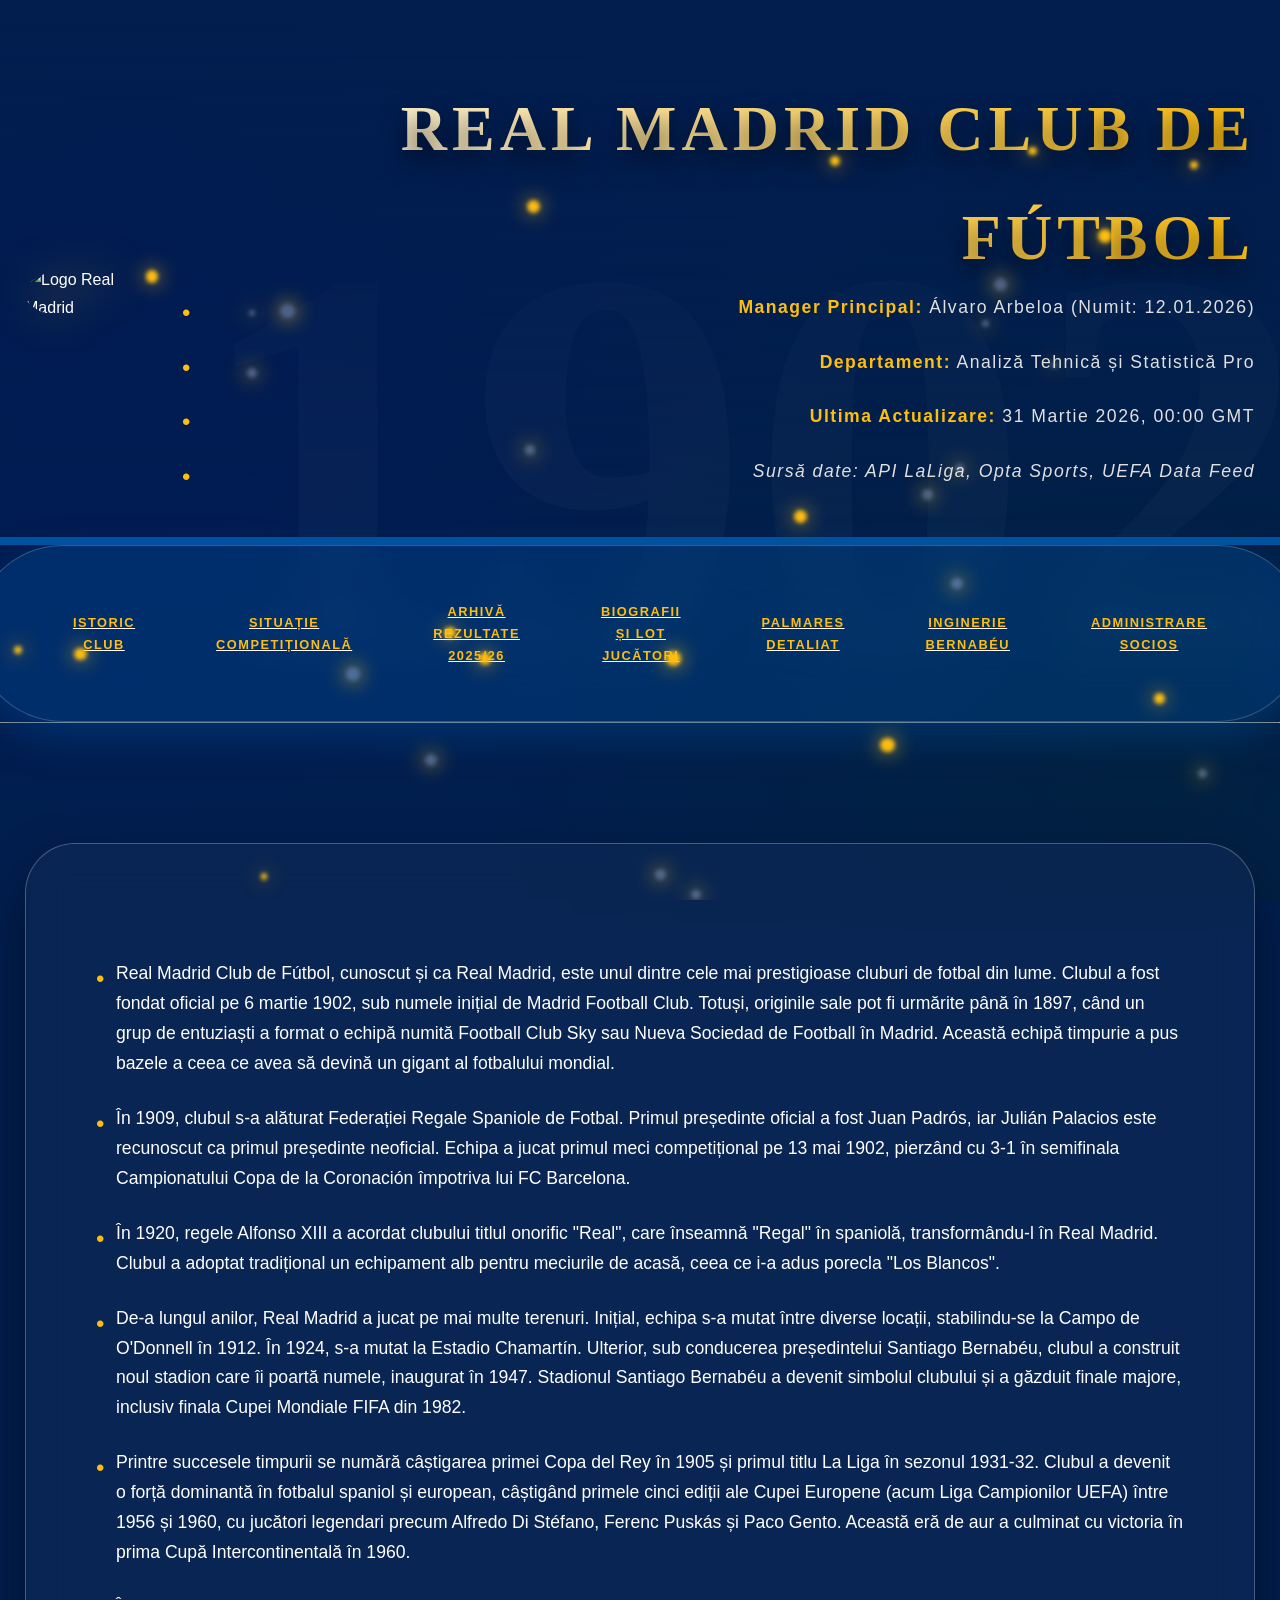
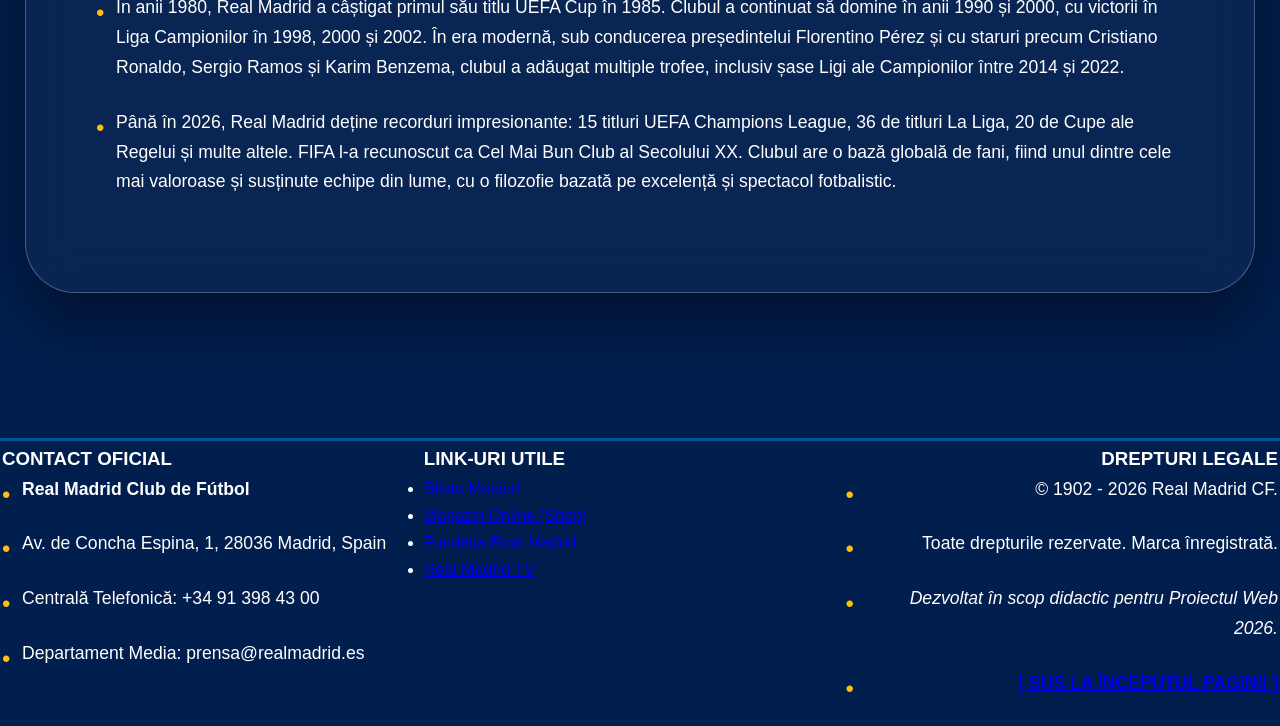
==== commit 6d6fcaf9: "Lab4" ====
--- a/index.html
+++ b/index.html
@@ -20,7 +20,7 @@
                 <h1>REAL MADRID CLUB DE FÚTBOL</h1>
                 <p><b>Manager Principal:</b> Álvaro Arbeloa (Numit: 12.01.2026)</p>
                 <p><b>Departament:</b> Analiză Tehnică și Statistică Pro</p>
-                <p><b>Ultima Actualizare:</b> 17 Martie 2026, 00:00 GMT</p>
+                <p><b>Ultima Actualizare:</b> 31 Martie 2026, 00:00 GMT</p>
                 <p><i>Sursă date: API LaLiga, Opta Sports, UEFA Data Feed</i></p>
             </td>
         </tr>
@@ -85,4 +85,4 @@
     </table>
 </footer>
 </body>
-</html>+</html>
